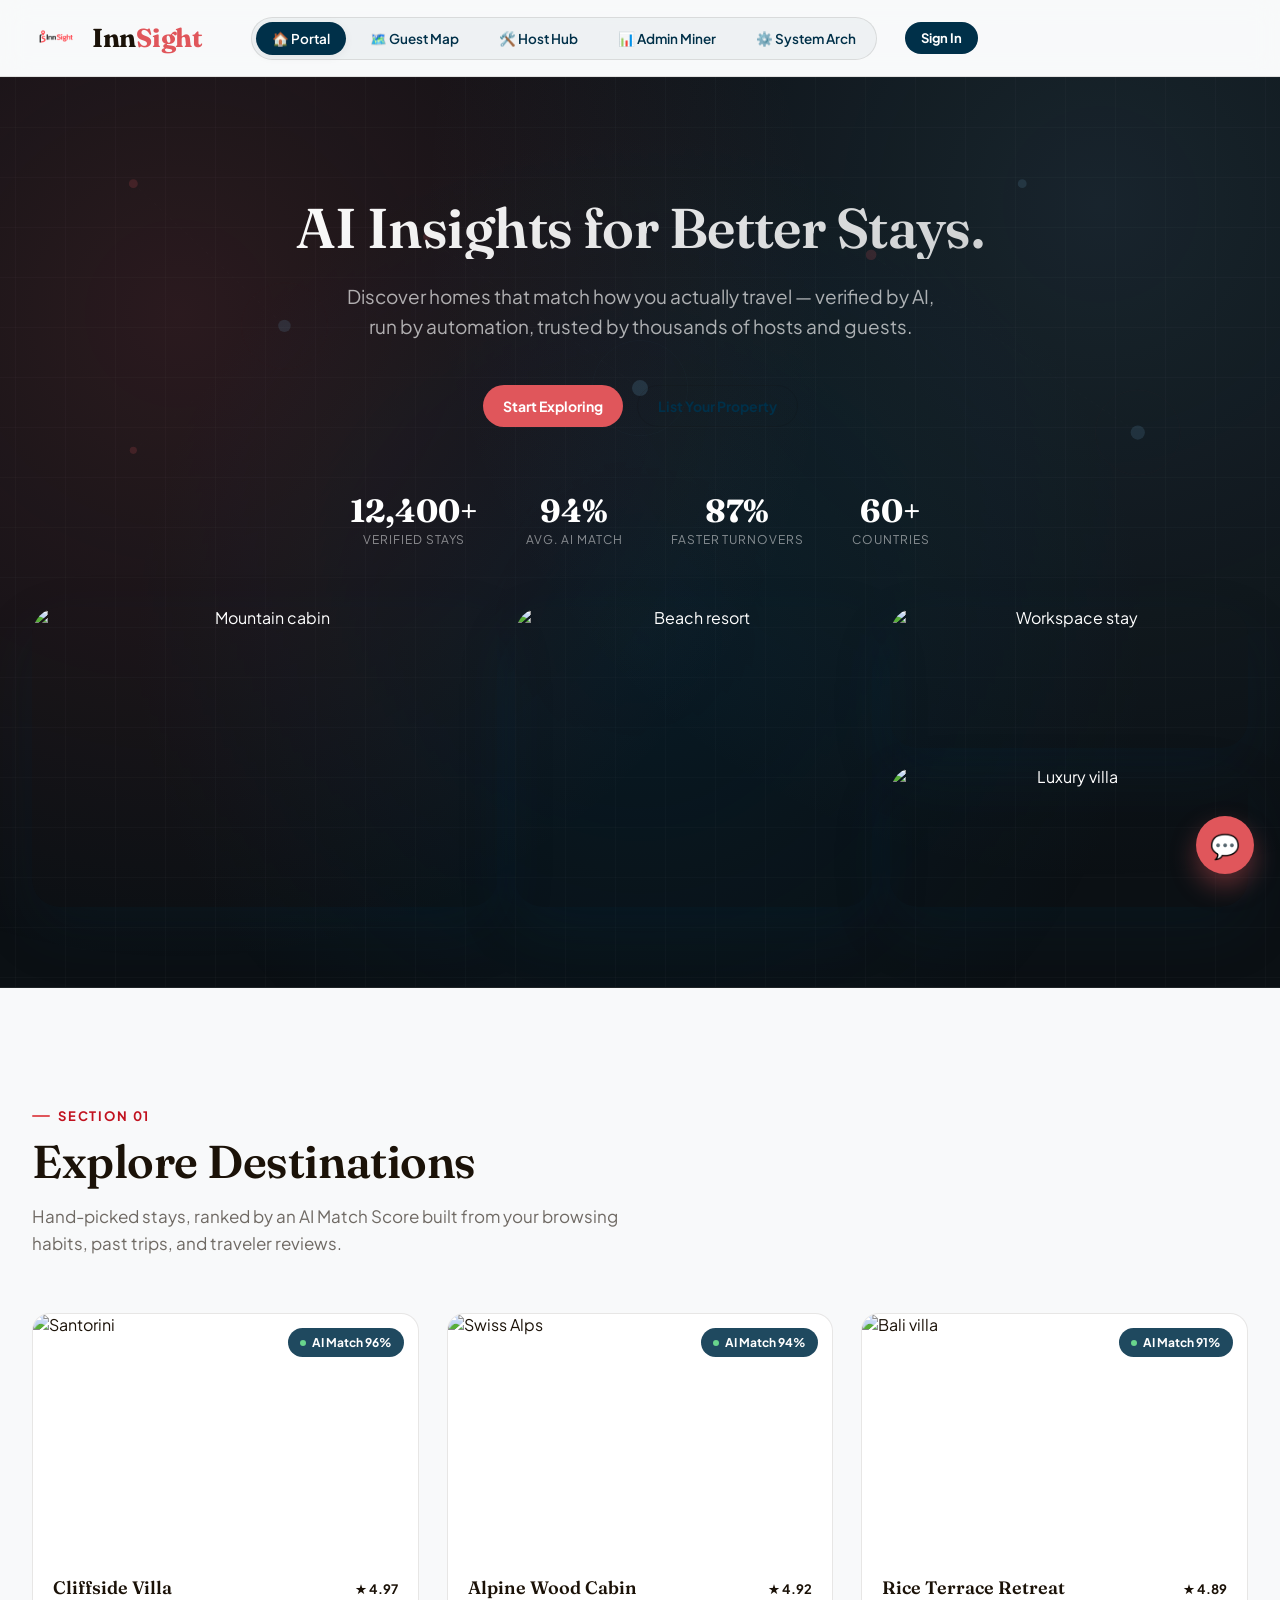
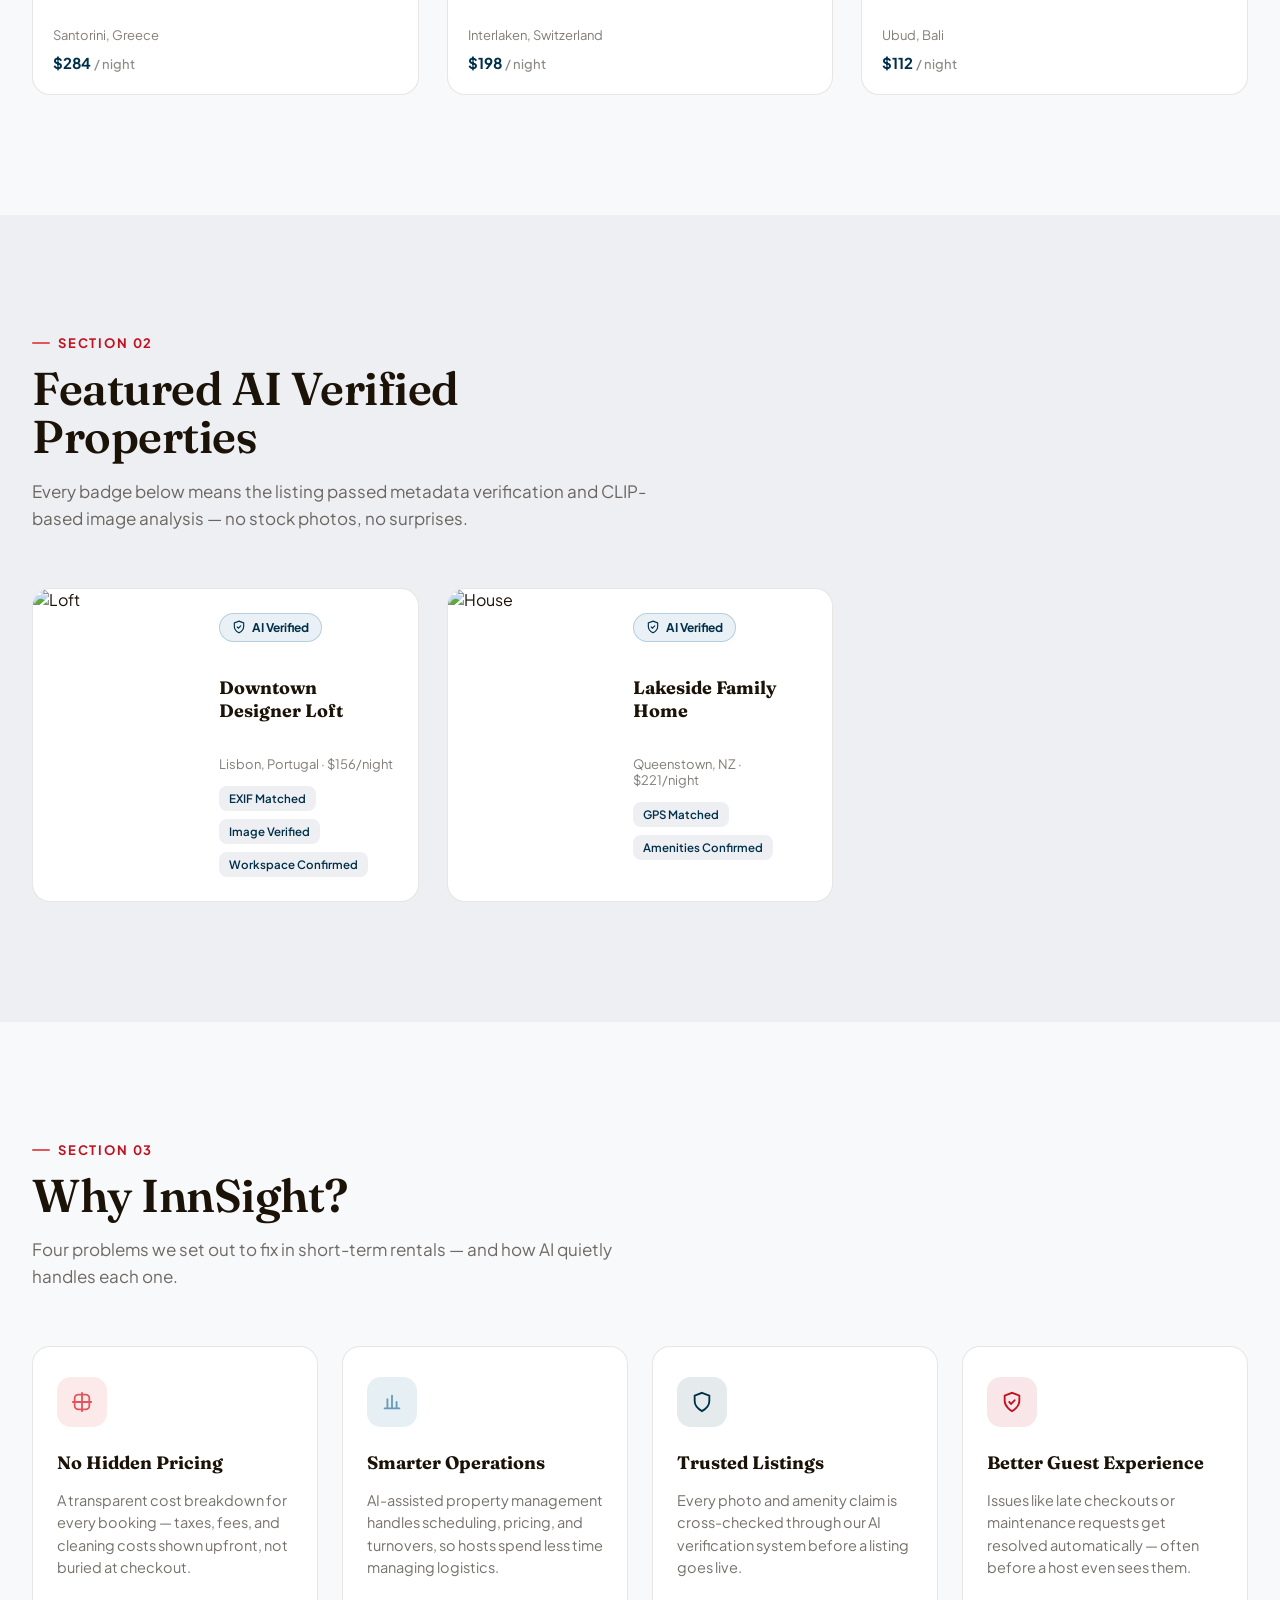
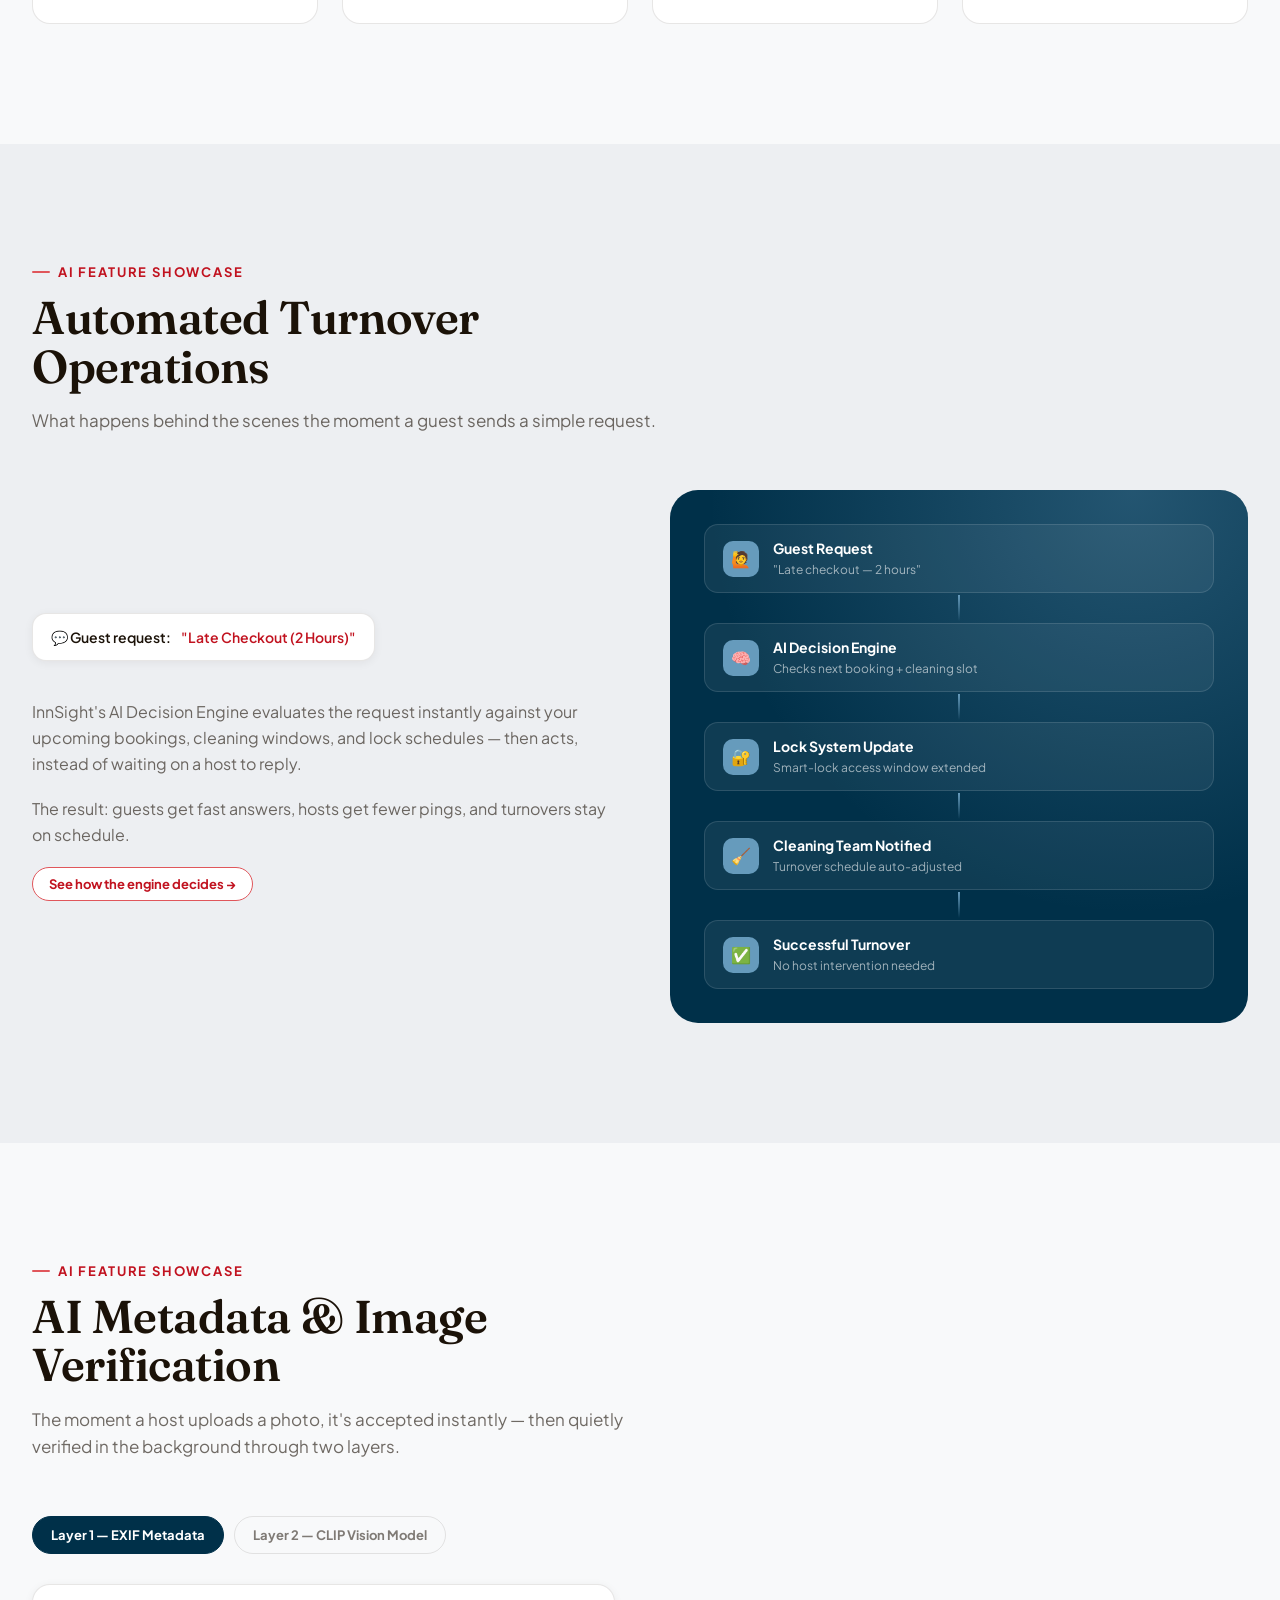
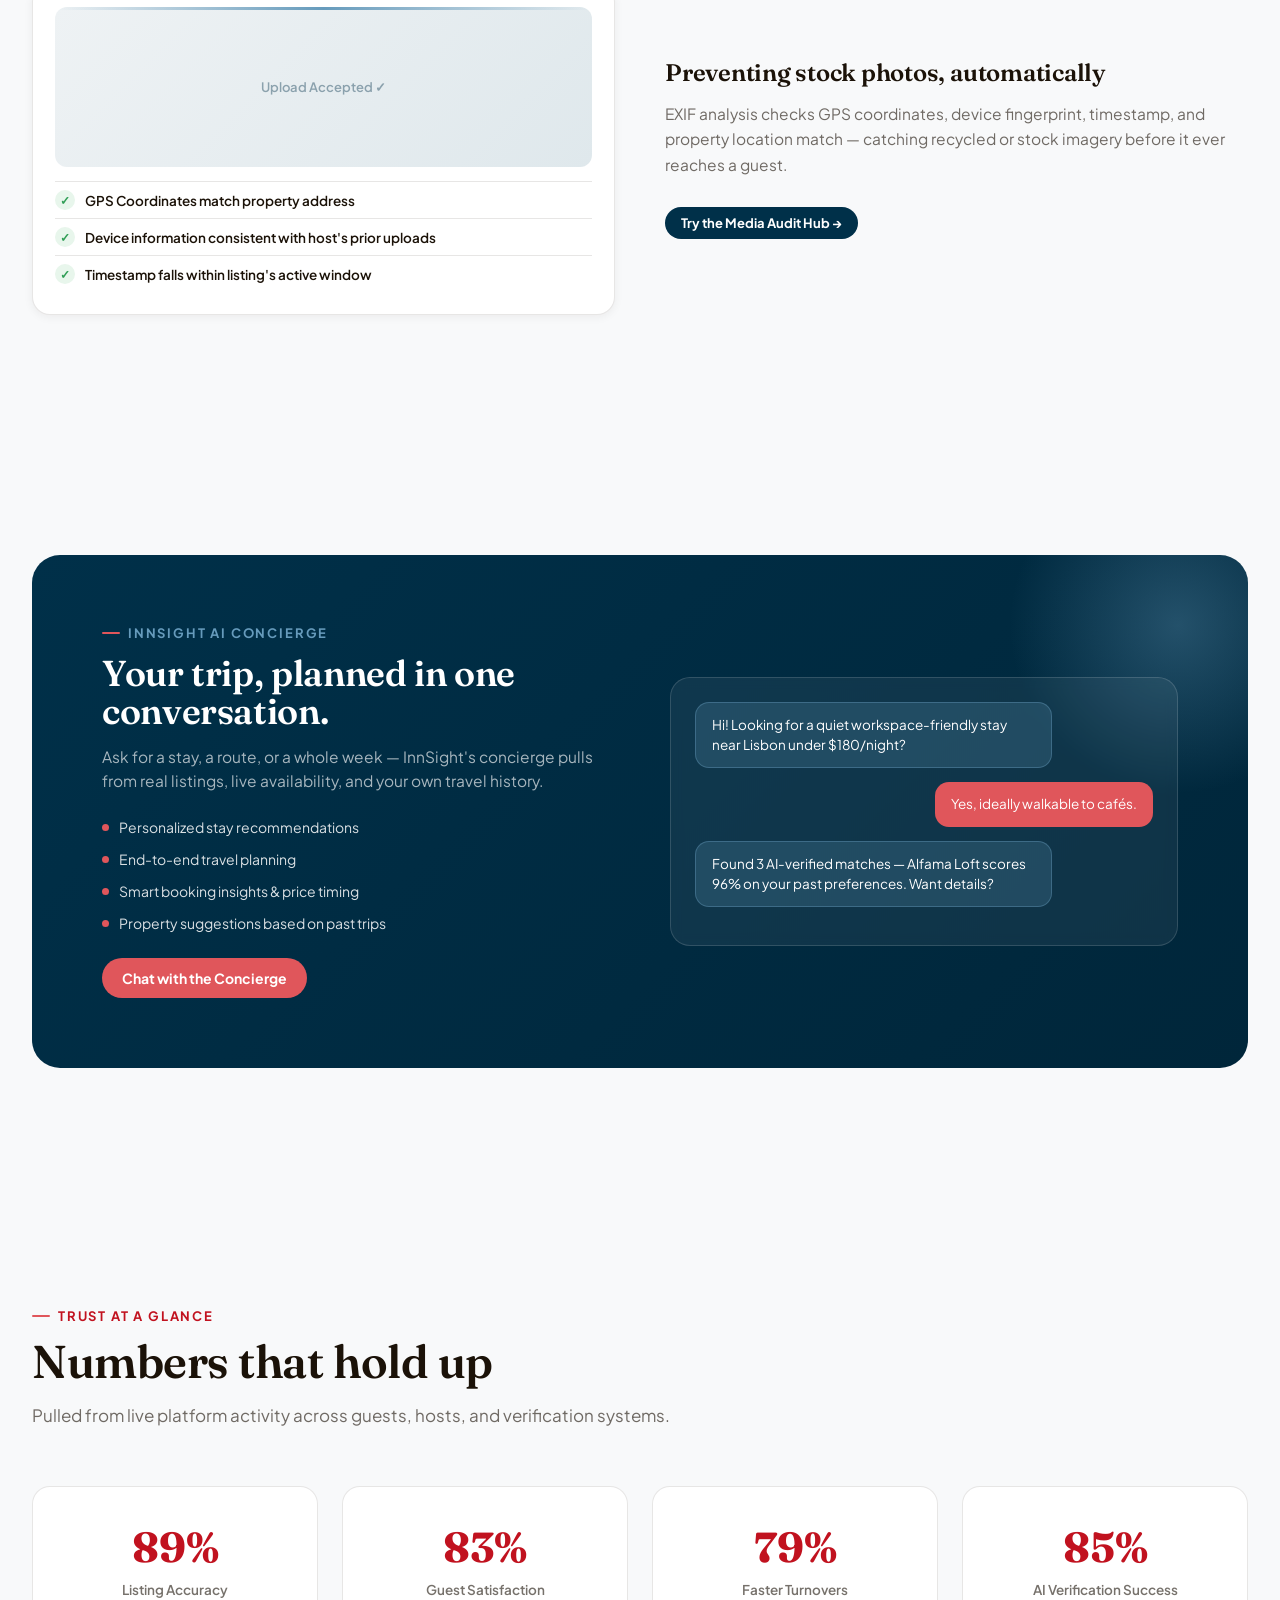
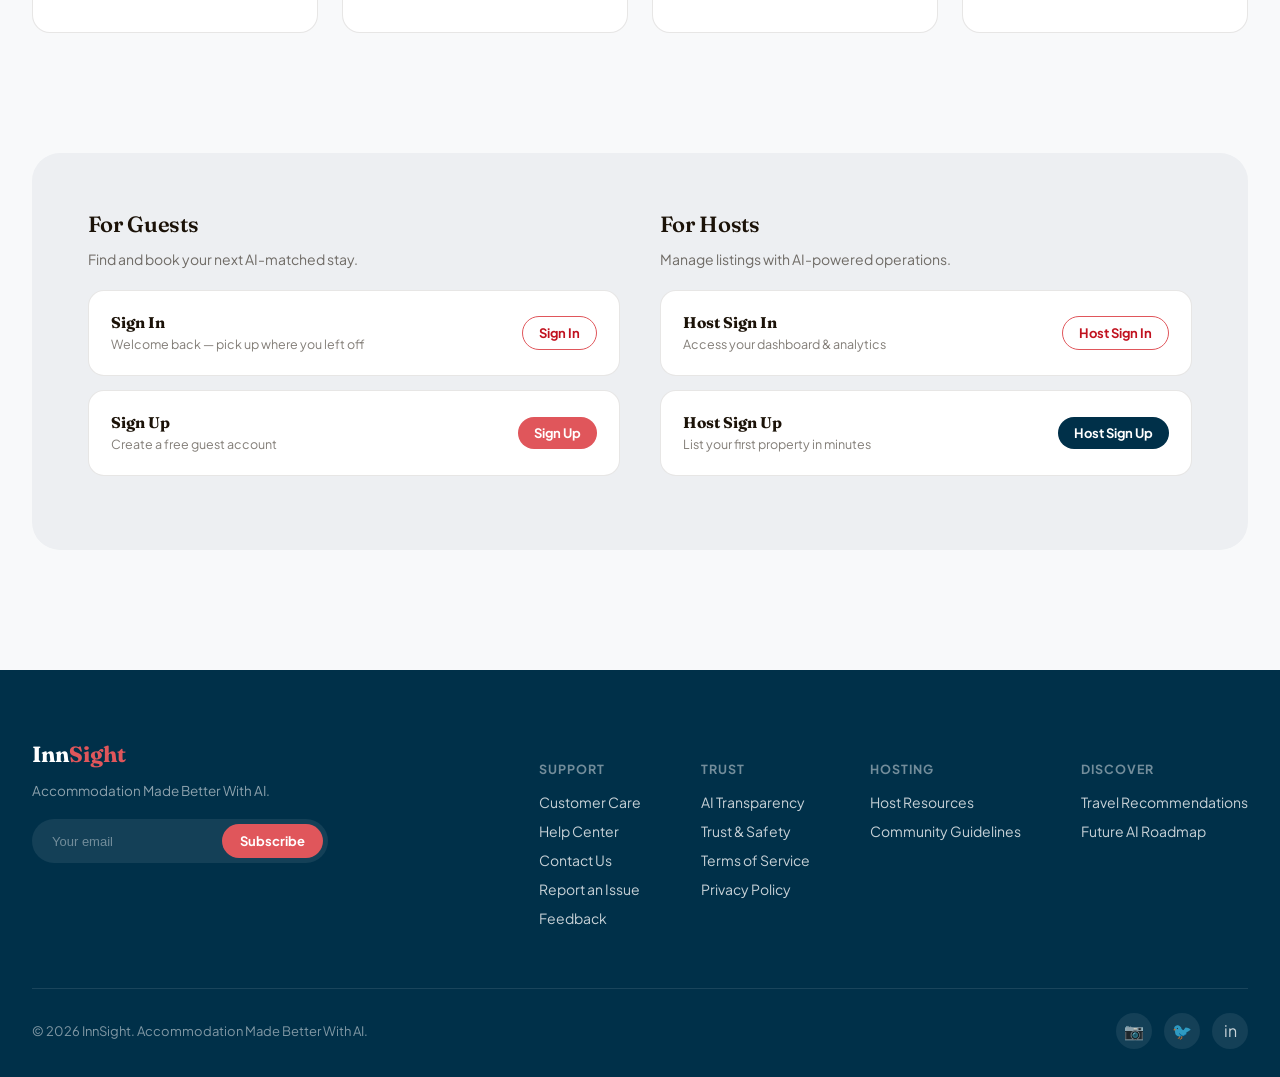
==== index.html @ 3ca8a2bb "Initial commit" ====
<!DOCTYPE html>
<html lang="en">
<head>
<meta charset="UTF-8">
<meta name="viewport" content="width=device-width, initial-scale=1.0">
<title>InnSight — AI Insights for Better Stays</title>
<link rel="icon" href="assets/logo-short.png">
<link rel="preconnect" href="https://fonts.googleapis.com">
<link href="https://fonts.googleapis.com/css2?family=Fraunces:opsz,wght@9..144,500;9..144,600;9..144,700&family=Plus+Jakarta+Sans:wght@400;500;600;700;800&display=swap" rel="stylesheet">
<!-- Leaflet Map CSS/JS CDNs -->
<link rel="stylesheet" href="https://unpkg.com/leaflet@1.9.4/dist/leaflet.css" integrity="sha256-p4NxAoJBhIIN+hmNHrzRCf9tD/miZyoHS5obTRR9BMY=" crossorigin="" />
<script src="https://unpkg.com/leaflet@1.9.4/dist/leaflet.js" integrity="sha256-20nQCchB9co0qIjJZRGuk2/Z9VM+kNiyxNV1lvTlZBo=" crossorigin=""></script>
<link rel="stylesheet" href="assets/styles.css">
</head>
<body>

<!-- ============ NAV ============ -->
<header class="nav">
  <div class="nav-inner">
    <a href="#top" class="brand" onclick="switchView('landing')">
      <img src="assets/logo-short.png" alt="InnSight logo">
      <span class="word"><span class="inn">Inn</span><span class="sight">Sight</span></span>
    </a>

    <!-- Navigation Tabs for Portal Switching -->
    <div class="nav-tabs">
      <button class="btn tab-btn active" id="tab-landing" onclick="switchView('landing')">🏠 Portal</button>
      <button class="btn tab-btn" id="tab-guest" onclick="switchView('guest')">🗺️ Guest Map</button>
      <button class="btn tab-btn" id="tab-host" onclick="switchView('host')">🛠️ Host Hub</button>
      <button class="btn tab-btn" id="tab-admin" onclick="switchView('admin')">📊 Admin Miner</button>
      <button class="btn tab-btn" id="tab-arch" onclick="switchView('arch')">⚙️ System Arch</button>
    </div>

    <div class="nav-actions">
      <!-- Profile Badge / Auth State -->
      <div id="nav-auth-container">
        <button class="btn btn-navy btn-sm" onclick="openAuthModal()">Sign In</button>
      </div>
    </div>
  </div>
</header>

<main id="top">

  <!-- ============ VIEW 1: LANDING PAGE ============ -->
  <div id="view-landing" class="app-view active">
    <!-- ============ HERO ============ -->
    <section class="hero">
      <!-- Creative Background Elements (Inspired by Meuze) -->
      <div class="hero-grid"></div>
      <div class="hero-aura"></div>
      
      <!-- Interactive SVG Bounding Box Node Overlay -->
      <svg class="hero-vector-overlay" viewBox="0 0 1440 600" preserveAspectRatio="none" xmlns="http://www.w3.org/2000/svg">
        <line x1="150" y1="120" x2="320" y2="280" stroke="rgba(255,255,255,0.08)" stroke-width="1" stroke-dasharray="4 4" />
        <line x1="320" y1="280" x2="480" y2="180" stroke="rgba(255,255,255,0.06)" stroke-width="0.75" />
        <line x1="480" y1="180" x2="720" y2="350" stroke="rgba(255,255,255,0.08)" stroke-width="1" stroke-dasharray="8 4" />
        <line x1="720" y1="350" x2="980" y2="200" stroke="rgba(255,255,255,0.06)" stroke-width="0.75" />
        <line x1="980" y1="200" x2="1280" y2="400" stroke="rgba(255,255,255,0.08)" stroke-width="1" stroke-dasharray="4 4" />
        <line x1="150" y1="420" x2="320" y2="280" stroke="rgba(255,255,255,0.06)" stroke-width="0.75" />
        <line x1="980" y1="200" x2="1150" y2="120" stroke="rgba(255,255,255,0.06)" stroke-width="0.75" />
        
        <!-- Node markers representing properties -->
        <circle cx="150" cy="120" r="5" fill="#E0565B" opacity="0.7" />
        <circle cx="320" cy="280" r="7" fill="#669BBC" opacity="0.7" />
        <circle cx="480" cy="180" r="4" fill="#E0565B" opacity="0.7" />
        <circle cx="720" cy="350" r="9" fill="#669BBC" opacity="0.8" />
        <circle cx="980" cy="200" r="6" fill="#E0565B" opacity="0.7" />
        <circle cx="1280" cy="400" r="8" fill="#669BBC" opacity="0.7" />
        <circle cx="150" cy="420" r="4" fill="#E0565B" opacity="0.7" />
        <circle cx="1150" cy="120" r="5" fill="#669BBC" opacity="0.7" />

        <!-- Pulsing scanner circles -->
        <circle cx="720" cy="350" r="25" fill="none" stroke="#669BBC" stroke-width="1" opacity="0.3">
          <animate attributeName="r" values="10;80;10" dur="10s" repeatCount="indefinite" />
          <animate attributeName="opacity" values="0.4;0;0.4" dur="10s" repeatCount="indefinite" />
        </circle>
        <circle cx="320" cy="280" r="20" fill="none" stroke="#E0565B" stroke-width="1" opacity="0.2">
          <animate attributeName="r" values="8;60;8" dur="8s" repeatCount="indefinite" />
          <animate attributeName="opacity" values="0.3;0;0.3" dur="8s" repeatCount="indefinite" />
        </circle>
        <circle cx="1280" cy="400" r="22" fill="none" stroke="#E0565B" stroke-width="1" opacity="0.2">
          <animate attributeName="r" values="9;65;9" dur="9s" repeatCount="indefinite" />
          <animate attributeName="opacity" values="0.3;0;0.3" dur="9s" repeatCount="indefinite" />
        </circle>
      </svg>

      <div class="container hero-content">
        <h1 class="tagline">AI Insights for Better Stays.</h1>
        <p class="sub">Discover homes that match how you actually travel — verified by AI, run by automation, trusted by thousands of hosts and guests.</p>
        <div class="hero-ctas">
          <button class="btn btn-accent" onclick="switchView('guest')">Start Exploring</button>
          <button class="btn btn-ghost" onclick="switchView('host')">List Your Property</button>
        </div>
        <div class="hero-stats">
          <div class="hero-stat"><div class="num">12,400+</div><div class="lbl">Verified Stays</div></div>
          <div class="hero-stat"><div class="num">94%</div><div class="lbl">Avg. AI Match</div></div>
          <div class="hero-stat"><div class="num">87%</div><div class="lbl">Faster Turnovers</div></div>
          <div class="hero-stat"><div class="num">60+</div><div class="lbl">Countries</div></div>
        </div>

        <div class="hero-img-strip reveal in">
          <img class="tall" src="https://images.unsplash.com/photo-1501785888041-af3ef285b470?auto=format&fit=crop&w=900&q=80" alt="Mountain cabin">
          <img src="https://images.unsplash.com/photo-1518684079-3c830dcef090?auto=format&fit=crop&w=700&q=80" alt="Beach resort">
          <div class="strip-col">
            <img src="https://images.unsplash.com/photo-1522708323590-d24dbb6b0267?auto=format&fit=crop&w=600&q=80" alt="Workspace stay">
            <img src="https://images.unsplash.com/photo-1499793983690-e29da59ef1c2?auto=format&fit=crop&w=600&q=80" alt="Luxury villa">
          </div>
        </div>
      </div>
    </section>

    <!-- ============ EXPLORE DESTINATIONS ============ -->
    <section class="section">
      <div class="container">
        <div class="section-head reveal in">
          <span class="eyebrow">Section 01</span>
          <h2>Explore Destinations</h2>
          <p>Hand-picked stays, ranked by an AI Match Score built from your browsing habits, past trips, and traveler reviews.</p>
        </div>

        <div class="grid-3">
          <div class="card reveal in" onclick="quickSelectListing('cliffside')">
            <div class="img-wrap">
              <img src="https://images.unsplash.com/photo-1542314831-068cd1dbfeeb?auto=format&fit=crop&w=700&q=80" alt="Santorini">
              <div class="match-badge"><span class="dot"></span>AI Match 96%</div>
            </div>
            <div class="body">
              <div class="top-row"><h4>Cliffside Villa</h4><span class="rating">★ 4.97</span></div>
              <div class="loc">Santorini, Greece</div>
              <div class="price">$284 <span>/ night</span></div>
            </div>
          </div>

          <div class="card reveal in" onclick="quickSelectListing('alpine')">
            <div class="img-wrap">
              <img src="https://images.unsplash.com/photo-1505691938895-1758d7feb511?auto=format&fit=crop&w=700&q=80" alt="Swiss Alps">
              <div class="match-badge"><span class="dot"></span>AI Match 94%</div>
            </div>
            <div class="body">
              <div class="top-row"><h4>Alpine Wood Cabin</h4><span class="rating">★ 4.92</span></div>
              <div class="loc">Interlaken, Switzerland</div>
              <div class="price">$198 <span>/ night</span></div>
            </div>
          </div>

          <div class="card reveal in" onclick="quickSelectListing('rice-terrace')">
            <div class="img-wrap">
              <img src="https://images.unsplash.com/photo-1582719478250-c89cae4dc85b?auto=format&fit=crop&w=700&q=80" alt="Bali villa">
              <div class="match-badge"><span class="dot"></span>AI Match 91%</div>
            </div>
            <div class="body">
              <div class="top-row"><h4>Rice Terrace Retreat</h4><span class="rating">★ 4.89</span></div>
              <div class="loc">Ubud, Bali</div>
              <div class="price">$112 <span>/ night</span></div>
            </div>
          </div>
        </div>
      </div>
    </section>

    <!-- ============ FEATURED AI VERIFIED ============ -->
    <section class="section" style="background:var(--bg-soft);">
      <div class="container">
        <div class="section-head reveal in">
          <span class="eyebrow">Section 02</span>
          <h2>Featured AI Verified Properties</h2>
          <p>Every badge below means the listing passed metadata verification and CLIP-based image analysis — no stock photos, no surprises.</p>
        </div>

        <div class="grid-3">
          <div class="verified-card reveal in" onclick="quickSelectListing('lisbon-loft')">
            <div class="img-wrap"><img src="https://images.unsplash.com/photo-1505873242700-f289a29e1e0f?auto=format&fit=crop&w=700&q=80" alt="Loft"></div>
            <div class="content">
              <span class="ai-verified-pill">
                <svg viewBox="0 0 24 24" fill="none"><path d="M12 2l8 3v6c0 5-3.5 8.5-8 11-4.5-2.5-8-6-8-11V5l8-3z" stroke="currentColor" stroke-width="2"/><path d="M9 12l2 2 4-4" stroke="currentColor" stroke-width="2" stroke-linecap="round"/></svg>
                AI Verified
              </span>
              <h4 style="font-family:'Fraunces',serif;font-size:18px;">Downtown Designer Loft</h4>
              <div class="loc" style="color:rgba(27,18,8,.55);font-size:13px;">Lisbon, Portugal · $156/night</div>
              <div class="verified-tags"><span>EXIF Matched</span><span>Image Verified</span><span>Workspace Confirmed</span></div>
            </div>
          </div>

          <div class="verified-card reveal in">
            <div class="img-wrap"><img src="https://images.unsplash.com/photo-1568605114967-8130f3a36994?auto=format&fit=crop&w=700&q=80" alt="House"></div>
            <div class="content">
              <span class="ai-verified-pill">
                <svg viewBox="0 0 24 24" fill="none"><path d="M12 2l8 3v6c0 5-3.5 8.5-8 11-4.5-2.5-8-6-8-11V5l8-3z" stroke="currentColor" stroke-width="2"/><path d="M9 12l2 2 4-4" stroke="currentColor" stroke-width="2" stroke-linecap="round"/></svg>
                AI Verified
              </span>
              <h4 style="font-family:'Fraunces',serif;font-size:18px;">Lakeside Family Home</h4>
              <div class="loc" style="color:rgba(27,18,8,.55);font-size:13px;">Queenstown, NZ · $221/night</div>
              <div class="verified-tags"><span>GPS Matched</span><span>Amenities Confirmed</span></div>
            </div>
          </div>
        </div>
      </div>
    </section>

    <!-- ============ WHY INNSIGHT ============ -->
    <section class="section">
      <div class="container">
        <div class="section-head reveal in">
          <span class="eyebrow">Section 03</span>
          <h2>Why InnSight?</h2>
          <p>Four problems we set out to fix in short-term rentals — and how AI quietly handles each one.</p>
        </div>

        <div class="why-grid">
          <div class="why-card reveal in">
            <div class="why-icon" style="background:rgba(224,86,91,0.12);">
              <svg width="22" height="22" viewBox="0 0 24 24" fill="none"><path d="M12 2v20M2 12h20" stroke="#E0565B" stroke-width="2" stroke-linecap="round"/><rect x="4" y="4" width="16" height="16" rx="4" stroke="#E0565B" stroke-width="2"/></svg>
            </div>
            <h4>No Hidden Pricing</h4>
            <p>A transparent cost breakdown for every booking — taxes, fees, and cleaning costs shown upfront, not buried at checkout.</p>
          </div>
          <div class="why-card reveal in">
            <div class="why-icon" style="background:rgba(102,155,188,0.16);">
              <svg width="22" height="22" viewBox="0 0 24 24" fill="none"><path d="M4 19h16M7 19V9m5 10V5m5 14v-7" stroke="#669BBC" stroke-width="2" stroke-linecap="round"/></svg>
            </div>
            <h4>Smarter Operations</h4>
            <p>AI-assisted property management handles scheduling, pricing, and turnovers, so hosts spend less time managing logistics.</p>
          </div>
          <div class="why-card reveal in">
            <div class="why-icon" style="background:rgba(0,48,73,0.10);">
              <svg width="22" height="22" viewBox="0 0 24 24" fill="none"><path d="M12 2l8 3v6c0 5-3.5 8.5-8 11-4.5-2.5-8-6-8-11V5l8-3z" stroke="#003049" stroke-width="2"/></svg>
            </div>
            <h4>Trusted Listings</h4>
            <p>Every photo and amenity claim is cross-checked through our AI verification system before a listing goes live.</p>
          </div>
          <div class="why-card reveal in">
            <div class="why-icon" style="background:rgba(193,18,31,0.10);">
              <svg width="22" height="22" viewBox="0 0 24 24" fill="none"><path d="M12 22s8-4.5 8-11V5l-8-3-8 3v6c0 6.5 8 11 8 11z" stroke="#C1121F" stroke-width="2"/><path d="M9 12l2 2 4-4" stroke="#C1121F" stroke-width="2" stroke-linecap="round"/></svg>
            </div>
            <h4>Better Guest Experience</h4>
            <p>Issues like late checkouts or maintenance requests get resolved automatically — often before a host even sees them.</p>
          </div>
        </div>
      </div>
    </section>

    <!-- ============ AI FEATURE: AUTOMATED TURNOVER ============ -->
    <section class="section" style="background:var(--bg-soft);">
      <div class="container">
        <div class="section-head reveal in">
          <span class="eyebrow">AI Feature Showcase</span>
          <h2>Automated Turnover Operations</h2>
          <p>What happens behind the scenes the moment a guest sends a simple request.</p>
        </div>

        <div class="feature-block">
          <div class="feature-copy reveal in">
            <div class="scenario-bubble">💬 Guest request: <span class="quote">"Late Checkout (2 Hours)"</span></div>
            <p>InnSight's AI Decision Engine evaluates the request instantly against your upcoming bookings, cleaning windows, and lock schedules — then acts, instead of waiting on a host to reply.</p>
            <p>The result: guests get fast answers, hosts get fewer pings, and turnovers stay on schedule.</p>
            <button class="btn btn-outline-accent btn-sm" onclick="switchView('guest')">See how the engine decides →</button>
          </div>

          <div class="flow reveal in">
            <div class="flow-step">
              <div class="ic">🙋</div>
              <div class="txt"><b>Guest Request</b><span>"Late checkout — 2 hours"</span></div>
            </div>
            <div class="flow-arrow"></div>
            <div class="flow-step">
              <div class="ic">🧠</div>
              <div class="txt"><b>AI Decision Engine</b><span>Checks next booking + cleaning slot</span></div>
            </div>
            <div class="flow-arrow"></div>
            <div class="flow-step">
              <div class="ic">🔐</div>
              <div class="txt"><b>Lock System Update</b><span>Smart-lock access window extended</span></div>
            </div>
            <div class="flow-arrow"></div>
            <div class="flow-step">
              <div class="ic">🧹</div>
              <div class="txt"><b>Cleaning Team Notified</b><span>Turnover schedule auto-adjusted</span></div>
            </div>
            <div class="flow-arrow"></div>
            <div class="flow-step">
              <div class="ic">✅</div>
              <div class="txt"><b>Successful Turnover</b><span>No host intervention needed</span></div>
            </div>
          </div>
        </div>
      </div>
    </section>

    <!-- ============ AI FEATURE: VERIFICATION ============ -->
    <section class="section">
      <div class="container">
        <div class="section-head reveal in">
          <span class="eyebrow">AI Feature Showcase</span>
          <h2>AI Metadata &amp; Image Verification</h2>
          <p>The moment a host uploads a photo, it's accepted instantly — then quietly verified in the background through two layers.</p>
        </div>

        <div class="verify-tabs reveal in">
          <button class="vtab active" data-target="layer1">Layer 1 — EXIF Metadata</button>
          <button class="vtab" data-target="layer2">Layer 2 — CLIP Vision Model</button>
        </div>

        <div class="verify-panel active" id="layer1">
          <div class="upload-mock reveal in">
            <div class="imgph"><div class="scan-line"></div>Upload Accepted ✓</div>
            <div class="check-row"><span class="tick">✓</span> GPS Coordinates match property address</div>
            <div class="check-row"><span class="tick">✓</span> Device information consistent with host's prior uploads</div>
            <div class="check-row"><span class="tick">✓</span> Timestamp falls within listing's active window</div>
          </div>
          <div class="reveal in">
            <h3 style="font-family:'Fraunces',serif;font-size:24px;margin-bottom:12px;">Preventing stock photos, automatically</h3>
            <p style="color:rgba(27,18,8,.62);line-height:1.65;font-size:15.5px;">EXIF analysis checks GPS coordinates, device fingerprint, timestamp, and property location match — catching recycled or stock imagery before it ever reaches a guest.</p>
            <button class="btn btn-navy btn-sm" style="margin-top:14px;" onclick="switchView('host')">Try the Media Audit Hub →</button>
          </div>
        </div>

        <div class="verify-panel" id="layer2">
          <div class="upload-mock reveal in">
            <div class="imgph"><div class="scan-line"></div>Scanning image contents…</div>
            <div class="check-row"><span class="tick">✓</span> Bed detected</div>
            <div class="check-row"><span class="tick">✓</span> Kitchen &amp; amenities detected</div>
            <div class="check-row" style="border-top:none;color:var(--accent-deep);"><span class="tick" style="background:#FBE3E1;color:#C1121F;">!</span> "Dedicated workspace" claimed — no desk detected</div>
            <div class="flag-row">⚠ Listing flagged for host review: amenity mismatch found.</div>
          </div>
          <div class="reveal in">
            <h3 style="font-family:'Fraunces',serif;font-size:24px;margin-bottom:12px;">Cross-checking host claims against reality</h3>
            <p style="color:rgba(27,18,8,.62);line-height:1.65;font-size:15.5px;">A CLIP-based vision model scans uploaded images for beds, workspaces, routers, kitchens, and amenities — then compares what it sees against what the host claims, flagging mismatches for review.</p>
            <button class="btn btn-navy btn-sm" style="margin-top:14px;" onclick="switchView('host')">Try the Media Audit Hub →</button>
          </div>
        </div>
      </div>
    </section>

    <!-- ============ AI CONCIERGE ============ -->
    <section class="section">
      <div class="container">
        <div class="concierge reveal in">
          <div>
            <span class="eyebrow" style="color:var(--sky);">InnSight AI Concierge</span>
            <h2 style="margin-top:14px;font-size:clamp(26px,3vw,36px);">Your trip, planned in one conversation.</h2>
            <p style="color:rgba(255,255,255,.65);margin-top:14px;font-size:15.5px;line-height:1.6;">Ask for a stay, a route, or a whole week — InnSight's concierge pulls from real listings, live availability, and your own travel history.</p>
            <div class="concierge-feats">
              <div><span class="dotmark"></span> Personalized stay recommendations</div>
              <div><span class="dotmark"></span> End-to-end travel planning</div>
              <div><span class="dotmark"></span> Smart booking insights &amp; price timing</div>
              <div><span class="dotmark"></span> Property suggestions based on past trips</div>
            </div>
            <button class="btn btn-accent" style="margin-top:26px;" onclick="toggleChatWindow(true)">Chat with the Concierge</button>
          </div>
          <div class="chat-mock">
            <div class="chat-row"><div class="bubble ai">Hi! Looking for a quiet workspace-friendly stay near Lisbon under $180/night?</div></div>
            <div class="chat-row user"><div class="bubble user">Yes, ideally walkable to cafés.</div></div>
            <div class="chat-row"><div class="bubble ai">Found 3 AI-verified matches — Alfama Loft scores 96% on your past preferences. Want details?</div></div>
          </div>
        </div>
      </div>
    </section>

    <!-- ============ TRUST METRICS ============ -->
    <section class="section">
      <div class="container">
        <div class="section-head reveal in">
          <span class="eyebrow">Trust at a Glance</span>
          <h2>Numbers that hold up</h2>
          <p>Pulled from live platform activity across guests, hosts, and verification systems.</p>
        </div>
        <div class="metrics-grid">
          <div class="metric reveal in"><div class="big" data-value="98" data-suffix="%">0%</div><div class="lbl">Listing Accuracy</div></div>
          <div class="metric reveal in"><div class="big" data-value="92" data-suffix="%">0%</div><div class="lbl">Guest Satisfaction</div></div>
          <div class="metric reveal in"><div class="big" data-value="87" data-suffix="%">0%</div><div class="lbl">Faster Turnovers</div></div>
          <div class="metric reveal in"><div class="big" data-value="94" data-suffix="%">0%</div><div class="lbl">AI Verification Success</div></div>
        </div>
      </div>
    </section>

    <!-- ============ AUTH SECTION ============ -->
    <section class="section" style="padding-top:0;">
      <div class="container">
        <div class="auth-section reveal in">
          <div class="auth-col">
            <h3>For Guests</h3>
            <p>Find and book your next AI-matched stay.</p>
            <div class="auth-card" onclick="openAuthModal('guest')">
              <div class="l"><b>Sign In</b><span>Welcome back — pick up where you left off</span></div>
              <button class="btn btn-outline-accent btn-sm">Sign In</button>
            </div>
            <div class="auth-card" onclick="openAuthModal('guest')">
              <div class="l"><b>Sign Up</b><span>Create a free guest account</span></div>
              <button class="btn btn-accent btn-sm">Sign Up</button>
            </div>
          </div>
          <div class="auth-col">
            <h3>For Hosts</h3>
            <p>Manage listings with AI-powered operations.</p>
            <div class="auth-card" onclick="openAuthModal('host')">
              <div class="l"><b>Host Sign In</b><span>Access your dashboard &amp; analytics</span></div>
              <button class="btn btn-outline-accent btn-sm">Host Sign In</button>
            </div>
            <div class="auth-card" onclick="openAuthModal('host')">
              <div class="l"><b>Host Sign Up</b><span>List your first property in minutes</span></div>
              <button class="btn btn-navy btn-sm">Host Sign Up</button>
            </div>
          </div>
        </div>
      </div>
    </section>
  </div>


  <!-- ============ VIEW 2: GUEST PORTAL ============ -->
  <div id="view-guest" class="app-view">
    <div class="container" style="padding-top:40px; padding-bottom:80px;">
      <div class="section-head reveal in" style="margin-bottom: 20px;">
        <span class="eyebrow">Guest Portal</span>
        <h2>Upfront Pricing &amp; Spatial Search Engine</h2>
        <p>Pins on the map represent legally binding final costs, calculated dynamically including all local taxes and cleaning fees. Test late checkouts with live bitwise conflict checks.</p>
      </div>
      
      <div class="portal-layout">
        <!-- Interactive Map Block -->
        <div class="map-outer">
          <div class="map-overlay-info">
            <h5>PostGIS Bounding Box Query</h5>
            <div id="spatial-stats" style="font-size:11.5px; color:rgba(27,18,8,0.7);">
              Move map to trigger spatial index search. Computed results display legally binding total upfront pricing.
            </div>
          </div>
          <div id="map" class="map-container"></div>
        </div>
        
        <!-- Detail and Booking Drawer -->
        <div class="detail-drawer" id="guest-detail-drawer">
          <div class="drawer-empty">
            <svg width="64" height="64" viewBox="0 0 24 24" fill="none" stroke="currentColor" stroke-width="1.5">
              <path d="M9 20l-5.447-2.724A1 1 0 013 16.382V5.618a1 1 0 01.553-.894L9 2l6 3 5.447-2.724A1 1 0 0121 3.172v10.764a1 1 0 01-.553.894L15 18l-6 2z"/>
              <path d="M9 2v18M15 5v13M12 9a2 2 0 100-4 2 2 0 000 4z"/>
            </svg>
            <h4>No Stay Selected</h4>
            <p>Click on any interactive map pin (e.g., in Lisbon, Greece, Bali, or Switzerland) to load its absolute pricing sheets and late checkout grids.</p>
          </div>
        </div>
      </div>
    </div>
  </div>


  <!-- ============ VIEW 3: HOST HUB ============ -->
  <div id="view-host" class="app-view">
    <div class="container" style="padding-top:40px; padding-bottom:80px;">
      <div class="section-head reveal in" style="margin-bottom: 20px;">
        <span class="eyebrow">Host Hub</span>
        <h2>Asynchronous AI Truth-Auditing</h2>
        <p>Simulate uploading property photo assets. Instantly returns HTTP 202 Accepted. The background worker evaluates EXIF coordinates and runs zero-shot CLIP tags to catch stock images or missing amenities.</p>
      </div>

      <div class="host-layout">
        <!-- Left: Upload Trigger Panel -->
        <div style="display:flex; flex-direction:column; gap:20px;">
          <div class="upload-zone" id="media-upload-zone" onclick="document.getElementById('mock-file-input').click()">
            <input type="file" id="mock-file-input" style="display:none;" onchange="handleMockFileSelect(event)">
            <svg width="48" height="48" viewBox="0 0 24 24" fill="none" stroke="currentColor" stroke-width="1.5">
              <path d="M4 16l4.586-4.586a2 2 0 012.828 0L16 16m-2-2l1.586-1.586a2 2 0 012.828 0L20 14m-6-6h.01M6 20h12a2 2 0 002-2V6a2 2 0 00-2-2H6a2 2 0 00-2 2v12a2 2 0 002 2z" stroke-linecap="round" stroke-linejoin="round"/>
            </svg>
            <div>
              <h4>Upload Property Media</h4>
              <p style="font-size:12.5px; color:rgba(27,18,8,0.5); margin-top:4px;">Drag &amp; drop photos or browse to trigger background auditing</p>
            </div>
          </div>
          
          <div style="background:#fff; border:1px solid var(--line); border-radius:var(--radius); padding:24px; box-shadow:var(--shadow-sm);">
            <h4 style="font-family:'Fraunces',serif; margin-bottom:8px;">Choose Pre-configured Audits</h4>
            <p style="font-size:12.5px; color:rgba(27,18,8,0.55); margin-bottom:16px;">Trigger simulated background checks directly using real coordinate and image similarity scenarios.</p>
            <div style="display:flex; flex-direction:column; gap:8px;">
              <button class="btn btn-ghost btn-sm" style="justify-content:flex-start; text-align:left; font-size:12px;" onclick="simulateHostUpload('workspace')">
                🖥️ workspace_desk_lisbon.jpg (Valid, Workspace Match)
              </button>
              <button class="btn btn-ghost btn-sm" style="justify-content:flex-start; text-align:left; font-size:12px;" onclick="simulateHostUpload('bedroom')">
                🛏️ cozy_bedroom_no_desk.jpg (Valid GPS, Workspace Mismatch)
              </button>
              <button class="btn btn-ghost btn-sm" style="justify-content:flex-start; text-align:left; font-size:12px;" onclick="simulateHostUpload('stock')">
                🏖️ hawaii_beach_stock.jpg (Invalid GPS, Stock Image Mismatch)
              </button>
            </div>
          </div>
        </div>
        
        <!-- Right: Background Worker Logs & Results -->
        <div class="audit-panel" id="host-audit-panel">
          <div class="drawer-empty" id="host-audit-empty">
            <svg width="64" height="64" viewBox="0 0 24 24" fill="none" stroke="currentColor" stroke-width="1.5">
              <circle cx="12" cy="12" r="10"/>
              <path d="M12 6v6l4 2"/>
            </svg>
            <h4>Audit Worker Console Idle</h4>
            <p>Upload a listing photo or trigger one of the pre-configured audits on the left to watch the Celery queue extract metadata and run CLIP classification.</p>
          </div>
        </div>
      </div>
    </div>
  </div>


  <!-- ============ VIEW 4: ADMIN CONSOLE ============ -->
  <div id="view-admin" class="app-view">
    <div class="container" style="padding-top:40px; padding-bottom:80px;">
      <div class="section-head reveal in" style="margin-bottom: 20px;">
        <span class="eyebrow">Admin Panel</span>
        <h2>Asynchronous Review Mining &amp; Gemini AI Synthesis</h2>
        <p>Scrape unstructured Google Maps reviews using SerpApi, run Google Gemini translation filters to extract objective truths, and save the metadata to the database listing.</p>
      </div>

      <div class="admin-layout">
        <!-- Left: Listing Selection -->
        <div>
          <table class="admin-listings-table">
            <thead>
              <tr>
                <th>Listing</th>
                <th>Location</th>
                <th>AI Status</th>
                <th>Reviews Action</th>
              </tr>
            </thead>
            <tbody id="admin-listings-tbody">
              <!-- Rendered dynamically -->
            </tbody>
          </table>
        </div>
        
        <!-- Right: SerpApi & Gemini Output Panel -->
        <div class="audit-panel" id="admin-synthesis-panel" style="min-height:550px;">
          <div class="drawer-empty" id="admin-synthesis-empty">
            <svg width="64" height="64" viewBox="0 0 24 24" fill="none" stroke="currentColor" stroke-width="1.5">
              <path d="M8 12h.01M12 12h.01M16 12h.01M21 12c0 4.418-4.03 8-9 8a9.863 9.863 0 01-4.255-.949L3 20l1.395-3.72C3.512 15.042 3 13.574 3 12c0-4.418 4.03-8 9-8s9 3.582 9 8z"/>
            </svg>
            <h4>LLM Synthesis Engine Idle</h4>
            <p>Click "Scrape &amp; Synthesize" on any listing on the left to invoke the SerpApi Google reviews collector and process the text arrays using Google Gemini.</p>
          </div>
        </div>
      </div>
    </div>
  </div>


  <!-- ============ VIEW 5: SYSTEM ARCHITECTURE ============ -->
  <div id="view-arch" class="app-view">
    <div class="container" style="padding-top:40px; padding-bottom:80px;">
      <div class="section-head reveal in" style="margin-bottom: 20px;">
        <span class="eyebrow">Developer View</span>
        <h2>System Architecture &amp; Database Schemas</h2>
        <p>Detailed technical specifications of database indexing structures, bitwise scheduling grids, and asynchronous worker sequence diagrams.</p>
      </div>
      
      <div class="arch-card">
        <h3 style="font-family:'Fraunces',serif; margin-bottom:14px;">Database Schema: listings</h3>
        <p style="font-size:14px; color:rgba(27,18,8,0.7); margin-bottom:18px;">
          A listings row uses PostGIS coordinates spatial geometry formatting for bounding index searches, and daily calendars are stored as bitmap bitmask vectors to prevent fractional checkout collision.
        </p>
        <div class="arch-grid">
          <div class="db-schema-box">
            <div class="schema-title">PostgreSQL + PostGIS listings schema</div>
<pre style="margin:0; color:#37474f; overflow-x:auto;">
CREATE TABLE listings (
  id UUID PRIMARY KEY DEFAULT gen_random_uuid(),
  name VARCHAR(255) NOT NULL,
  address VARCHAR(512) NOT NULL,
  -- PostGIS geometry type: 2D Point, WGS84 spatial reference
  location GEOMETRY(Point, 4326) NOT NULL,
  base_rate NUMERIC(10, 2) NOT NULL,
  cleaning_fee NUMERIC(10, 2) NOT NULL,
  tax_rates JSONB NOT NULL, -- Regional tax coefficients array
  -- 24h Availability Bitmap Array Segment (24 bits)
  availability_grid BIT(24) DEFAULT X'FF0F00',
  unverified_amenities VARCHAR(255)[],
  ground_truth_summary JSONB DEFAULT '{}'
);

-- R-Tree Indexing for high-speed spatial point queries
CREATE INDEX listings_location_gix ON listings USING GIST (location);
</pre>
          </div>
          <div class="db-schema-box">
            <div class="schema-title">Fractional Late Checkout bitwise AND check</div>
<pre style="margin:0; color:#37474f; overflow-x:auto;">
-- Input: Requested late checkout extension hours 11:00 to 13:00 (2h)
-- Requested mask:   000000000001100000000000 (0x018000)
-- Cleaner/next reservation block mask: 
--                   000000000000011000000000 (0x006000)

CREATE OR REPLACE FUNCTION verify_extension(
  listing_id UUID, 
  requested_mask BIT(24)
) RETURNS BOOLEAN AS $$
DECLARE
  blocked_slots BIT(24);
BEGIN
  SELECT (availability_grid # X'FFFFFFFF') INTO blocked_slots 
  FROM listings WHERE id = listing_id;
  
  -- Bitwise AND: checks if requested slots overlap with blocked blocks
  IF (requested_mask & blocked_slots) = X'000000' THEN
    RETURN TRUE; -- Free to extend
  ELSE
    RETURN FALSE; -- Conflict exists
  END IF;
END;
$$ LANGUAGE plpgsql;
</pre>
          </div>
        </div>
      </div>
      
      <div class="arch-card">
        <h3 style="font-family:'Fraunces',serif; margin-bottom:14px;">Asynchronous AI Audit Pipelines</h3>
        <p style="font-size:14px; color:rgba(27,18,8,0.7); margin-bottom:18px;">
          When property assets are uploaded, the client receives `HTTP 202 Accepted` to prevent UI thread blocking. Media files are stored in AWS S3, and tracking tasks are queued in Redis for Celery worker processing.
        </p>
        <div class="db-schema-box" style="background:#fff;">
          <div class="schema-title">Zero-Shot Computer Vision Tagging (CLIP Model) &amp; EXIF GPS Audit</div>
          <p style="font-size:13.5px; line-height:1.6; color:rgba(27,18,8,0.85); margin:0 0 14px 0;">
            The zero-shot computer vision worker utilizes a Hugging Face CLIP model to calculate the mathematical Cosine Similarity between the uploaded image vector \(\vec{v}\) and the target amenity text description vector \(\vec{u}\):
          </p>
          <div style="font-size:18px; text-align:center; padding:18px 0; background:var(--bg-soft); border-radius:10px; font-family:monospace; margin-bottom:14px;">
            \[\text{Similarity} = \frac{\vec{v} \cdot \vec{u}}{\|\vec{v}\| \|\vec{u}\|}\]
          </div>
          <p style="font-size:13px; line-height:1.5; color:rgba(27,18,8,0.7); margin:0;">
            <strong>Verification Rules:</strong><br>
            1. If similarity \(&lt; 0.85\) for any amenity claimed by the host (e.g. "dedicated workspace"), the listing is automatically flagged with `unverified_amenities = ['Dedicated Workspace']`. <br>
            2. The EXIF parser extracts embedded coordinate points and cross-references them with the database PostGIS address coordinate geometry point: if distance \(&gt; 100\text{ meters}\), listing verification fails.
          </p>
        </div>
      </div>
    </div>
  </div>

</main>

<!-- ============ FOOTER ============ -->
<footer>
  <div class="container">
    <div class="footer-top">
      <div class="footer-brand">
        <span class="word"><span class="inn" style="color:#fff;">Inn</span><span class="sight">Sight</span></span>
        <p>Accommodation Made Better With AI.</p>
        <form class="newsletter" onsubmit="event.preventDefault(); alert('Subscribed!');">
          <input type="email" placeholder="Your email" required>
          <button type="submit">Subscribe</button>
        </form>
      </div>

      <div class="footer-cols">
        <div class="footer-col">
          <h5>Support</h5>
          <a href="#">Customer Care</a>
          <a href="#">Help Center</a>
          <a href="#">Contact Us</a>
          <a href="#">Report an Issue</a>
          <a href="#">Feedback</a>
        </div>
        <div class="footer-col">
          <h5>Trust</h5>
          <a href="#">AI Transparency</a>
          <a href="#">Trust &amp; Safety</a>
          <a href="#">Terms of Service</a>
          <a href="#">Privacy Policy</a>
        </div>
        <div class="footer-col">
          <h5>Hosting</h5>
          <a href="#">Host Resources</a>
          <a href="#">Community Guidelines</a>
        </div>
        <div class="footer-col">
          <h5>Discover</h5>
          <a href="#">Travel Recommendations</a>
          <a href="#">Future AI Roadmap</a>
        </div>
      </div>
    </div>

    <div class="footer-bottom">
      <div class="footer-tagline">© 2026 InnSight. Accommodation Made Better With AI.</div>
      <div class="socials">
        <a href="#" aria-label="Instagram">📷</a>
        <a href="#" aria-label="Twitter">🐦</a>
        <a href="#" aria-label="LinkedIn">in</a>
      </div>
    </div>
  </div>
</footer>

<!-- ============ AUTH MODAL ============ -->
<div id="authModal" class="modal-overlay">
  <div class="modal-card">
    <div class="modal-head">
      <h3>Select User Profile</h3>
      <span class="close-modal" onclick="closeAuthModal()">&times;</span>
    </div>
    <p style="font-size:13px; color:rgba(27,18,8,0.6); margin-bottom:20px;">
      Log in as one of the following pre-configured profiles to explore their respective dashboards.
    </p>
    <div class="form-field">
      <label>Select Profile Role</label>
      <select id="auth-role-select">
        <option value="guest" selected>Guest (Explore Stays &amp; Book)</option>
        <option value="host">Property Host (AI Media Auditing Hub)</option>
        <option value="admin">System Administrator (Reviews &amp; LLM Synthesis)</option>
        <option value="developer">Core Developer (Schemas &amp; Bitwise Math)</option>
      </select>
    </div>
    <div class="form-field">
      <label>User Name</label>
      <input type="text" id="auth-username-input" value="Alex Rivera">
    </div>
    <button class="btn btn-navy" style="width:100%; justify-content:center; margin-top:10px;" onclick="performAuthRedirect()">Confirm Sign In</button>
  </div>
</div>

<!-- ============ AI CHATBOT WIDGET ============ -->
<div class="chat-widget">
  <button id="chatToggle" style="position:fixed;bottom:26px;right:26px;width:58px;height:58px;border-radius:50%;background:var(--accent);color:#fff;box-shadow:0 12px 26px rgba(224,86,91,.4);font-size:24px;z-index:800;">💬</button>
  <div id="chatWindow" style="position:fixed;bottom:96px;right:26px;width:340px;max-height:0;overflow:hidden;background:#fff;border-radius:18px;box-shadow:var(--shadow-lg);z-index:800;transition:max-height .35s ease, padding .35s ease;">
    <!-- Chat content container -->
    <div style="display:flex; flex-direction:column; height:340px;">
      <div style="background:var(--navy); color:#fff; padding:12px 16px; font-weight:700; font-size:14px; border-radius:12px 12px 0 0; display:flex; justify-content:space-between; align-items:center;">
        <span>🤖 InnSight AI Concierge</span>
        <span style="font-size:10px; background:rgba(255,255,255,0.15); padding:2px 6px; border-radius:4px; font-weight:normal;">Gemini Pro</span>
      </div>
      <div id="chatBody" class="chat-body" style="padding:14px; flex:1;">
        <div class="chat-row"><div class="bubble ai" style="background:rgba(102,155,188,0.15); color:var(--ink); border:1px solid rgba(102,155,188,0.3);">Hello! I am your local AI Concierge. Ask me about Wi-Fi speeds, street noise (decibels), walking scores, or cafes neighboring our properties!</div></div>
      </div>
      <div class="chat-input-area" style="padding:10px 14px; border-top:1px solid var(--line);">
        <input type="text" id="chatInput" placeholder="Ask about Lisbon wifi, decibels..." onkeydown="if(event.key==='Enter') sendChatMessage()">
        <button onclick="sendChatMessage()">➔</button>
      </div>
    </div>
  </div>
</div>
<style>
#chatWindow.open{max-height:420px;}
</style>

<!-- Load scripts at the bottom -->
<script src="assets/script.js"></script>
</body>
</html>
---- assets/styles.css ----
/* ===== InnSight Design Tokens ===== */
:root{
  --bg:           #F8F9FA;
  --bg-soft:      #EDEFF2;
  --ink:          #1B1208;
  --accent:       #E0565B;
  --accent-dark:  #C1121F;
  --accent-deep:  #780000;
  --navy:         #003049;
  --sky:          #669BBC;
  --line:         rgba(27,18,8,0.10);
  --shadow-sm:    0 2px 10px rgba(27,18,8,0.06);
  --shadow-md:    0 12px 30px rgba(0,48,73,0.10);
  --shadow-lg:    0 24px 60px rgba(0,48,73,0.16);
  --radius:       18px;
  --radius-lg:    28px;
  --ease:         cubic-bezier(.22,1,.36,1);
}

*{box-sizing:border-box;}
html{scroll-behavior:smooth;}
body{
  margin:0;
  background:var(--bg);
  color:var(--ink);
  font-family:'Plus Jakarta Sans', sans-serif;
  -webkit-font-smoothing:antialiased;
  overflow-x:hidden;
}
img{max-width:100%;display:block;}
a{text-decoration:none;color:inherit;}
button{font-family:inherit;cursor:pointer;border:none;background:none;}
.container{max-width:1280px;margin:0 auto;padding:0 32px;}
.eyebrow{
  font-size:13px;
  font-weight:700;
  letter-spacing:.14em;
  text-transform:uppercase;
  color:var(--accent-dark);
  display:flex;align-items:center;gap:8px;
}
.eyebrow::before{
  content:'';width:18px;height:2px;background:var(--accent);border-radius:2px;
}
h1,h2,h3{
  font-family:'Fraunces', serif;
  font-weight:600;
  letter-spacing:-0.01em;
  margin:0;
  line-height:1.05;
}
.section{padding:120px 0;}
.section-head{max-width:640px;margin-bottom:56px;}
.section-head h2{font-size:clamp(32px,4vw,46px);margin-top:14px;}
.section-head p{font-size:17px;color:rgba(27,18,8,0.62);margin-top:16px;line-height:1.6;}

::selection{background:var(--accent);color:#fff;}

/* ===== Reveal on scroll ===== */
.reveal{opacity:0;transform:translateY(24px);transition:opacity .8s var(--ease), transform .8s var(--ease);}
.reveal.in{opacity:1;transform:translateY(0);}

/* ===== Topbar / Nav ===== */
.nav{
  position:sticky;top:0;z-index:60;
  background:rgba(248,249,250,0.85);
  backdrop-filter:blur(14px);
  border-bottom:1px solid var(--line);
  transition:box-shadow .3s ease, padding .3s ease;
}
.nav.scrolled{box-shadow:0 6px 24px rgba(0,48,73,0.08);}
.nav-inner{
  max-width:1280px;margin:0 auto;padding:14px 32px;
  display:flex;align-items:center;gap:28px;
}
.brand{display:flex;align-items:center;gap:12px;flex-shrink:0;}
.brand img{height:48px;width:48px;object-fit:contain;}
.brand .word{font-family:'Fraunces',serif;font-size:26px;font-weight:700;letter-spacing:-0.01em;}
.brand .word .inn{color:var(--ink);}
.brand .word .sight{color:var(--accent);}

.searchbar{
  flex:1;
  display:flex;align-items:center;
  background:#fff;
  border:1px solid var(--line);
  border-radius:999px;
  box-shadow:var(--shadow-sm);
  padding:6px;
  max-width:640px;
  margin:0 auto;
  transition:box-shadow .3s var(--ease), transform .3s var(--ease);
}
.searchbar:hover{box-shadow:var(--shadow-md);transform:translateY(-1px);}
.search-field{
  flex:1;display:flex;flex-direction:column;padding:8px 18px;
  border-right:1px solid var(--line);
  cursor:pointer; min-width:0;
}
.search-field:last-of-type{border-right:none;}
.search-field label{font-size:11px;font-weight:700;text-transform:uppercase;letter-spacing:.06em;color:var(--navy);}
.search-field input{
  border:none;background:none;font-size:14px;font-family:inherit;color:var(--ink);
  padding:2px 0 0;width:100%;outline:none;
}
.search-field input::placeholder{color:rgba(27,18,8,0.35);}
.search-go{
  flex-shrink:0;width:44px;height:44px;border-radius:50%;
  background:var(--accent);color:#fff;
  display:flex;align-items:center;justify-content:center;
  transition:transform .25s var(--ease), background .25s ease;
}
.search-go:hover{transform:scale(1.06);background:var(--accent-dark);}

.nav-actions{display:flex;align-items:center;gap:10px;flex-shrink:0;}
.btn{
  display:inline-flex;align-items:center;gap:8px;
  padding:11px 20px;border-radius:999px;font-weight:700;font-size:14px;
  transition:transform .22s var(--ease), box-shadow .22s var(--ease), background .22s ease,color .22s ease;
  white-space:nowrap;
}
.btn-ghost{background:transparent;color:var(--navy);border:1.5px solid var(--line);}
.btn-ghost:hover{border-color:var(--navy);background:rgba(0,48,73,0.05);}
.btn-navy{background:var(--navy);color:#fff;}
.btn-navy:hover{transform:translateY(-2px);box-shadow:var(--shadow-md);}
.btn-accent{background:var(--accent);color:#fff;}
.btn-accent:hover{transform:translateY(-2px);box-shadow:0 14px 28px rgba(224,86,91,0.35);background:var(--accent-dark);}
.btn-outline-accent{background:#fff;color:var(--accent-dark);border:1.5px solid var(--accent);}
.btn-outline-accent:hover{background:var(--accent);color:#fff;}
.btn-sm{padding:8px 16px;font-size:13px;}

/* ===== Hero ===== */
.hero {
  position: relative;
  background-color: #0B1014;
  color: #FFFFFF;
  padding: 120px 0 80px;
  text-align: center;
  overflow: hidden;
  border-bottom: 1px solid rgba(255, 255, 255, 0.08);
}
.hero-content {
  position: relative;
  z-index: 10;
}
/* Cyber Grid Overlay */
.hero-grid {
  position: absolute;
  inset: 0;
  background-image: 
    linear-gradient(rgba(255,255,255,0.02) 1px, transparent 1px),
    linear-gradient(90deg, rgba(255,255,255,0.02) 1px, transparent 1px);
  background-size: 50px 50px;
  background-position: center top;
  z-index: 0;
  pointer-events: none;
}
/* Glowing AI Aura Blurs */
.hero-aura {
  position: absolute;
  inset: -10% -10% auto -10%;
  height: 120%;
  background: 
    radial-gradient(circle at 20% 30%, rgba(224, 86, 91, 0.15), transparent 45%),
    radial-gradient(circle at 80% 20%, rgba(102, 155, 188, 0.15), transparent 45%),
    radial-gradient(circle at 50% 60%, rgba(0, 48, 73, 0.3), transparent 50%);
  z-index: 0;
  pointer-events: none;
  animation: heroAuraDrift 20s ease-in-out infinite;
  will-change: transform;
}
@keyframes heroAuraDrift {
  0%, 100% { transform: translate3d(0, 0, 0) scale(1); }
  50% { transform: translate3d(2%, -3%, 0) scale(1.05); }
}

/* Vector node connector overlay */
.hero-vector-overlay {
  position: absolute;
  inset: 0;
  z-index: 1;
  pointer-events: none;
  opacity: 0.25;
}

.hero h1.tagline {
  font-family: 'Fraunces', serif;
  font-size: clamp(34px, 5vw, 56px);
  max-width: 800px;
  margin: 0 auto 22px;
  background: linear-gradient(135deg, #FFFFFF 0%, rgba(255, 255, 255, 0.78) 100%);
  -webkit-background-clip: text;
  -webkit-text-fill-color: transparent;
  line-height: 1.1;
  position: relative;
  z-index: 10;
}
.hero .sub {
  font-size: 19px;
  color: rgba(255, 255, 255, 0.65);
  max-width: 600px;
  margin: 0 auto 44px;
  line-height: 1.6;
  position: relative;
  z-index: 10;
}
.hero-ctas {
  display: flex;
  justify-content: center;
  gap: 14px;
  margin-bottom: 64px;
  flex-wrap: wrap;
  position: relative;
  z-index: 10;
}
.hero-stats {
  display: flex;
  justify-content: center;
  gap: 48px;
  flex-wrap: wrap;
  margin-top: 8px;
  position: relative;
  z-index: 10;
}
.hero-stat {
  text-align: center;
}
.hero-stat .num {
  font-family: 'Fraunces', serif;
  font-size: 32px;
  color: #FFFFFF;
  font-weight: 700;
}
.hero-stat .lbl {
  font-size: 12px;
  text-transform: uppercase;
  letter-spacing: .08em;
  color: rgba(255, 255, 255, 0.5);
  margin-top: 2px;
}

.hero-img-strip{
  display:grid;grid-template-columns:1.3fr 1fr 1fr;gap:18px;
  margin-top:60px;height:300px;
}
.hero-img-strip img{width:100%;height:100%;object-fit:cover;border-radius:var(--radius-lg);box-shadow:var(--shadow-lg);}
.hero-img-strip .tall{height:300px;}
.strip-col{display:flex;flex-direction:column;gap:18px;}
.strip-col img{height:141px;}

/* ===== Destination cards ===== */
.grid-3{display:grid;grid-template-columns:repeat(3,1fr);gap:28px;}
.card{
  background:#fff;border-radius:var(--radius);overflow:hidden;
  border:1px solid var(--line);
  transition:transform .35s var(--ease), box-shadow .35s var(--ease);
  position:relative;
}
.card:hover{transform:translateY(-8px);box-shadow:var(--shadow-lg);}
.card .img-wrap{position:relative;height:220px;overflow:hidden;}
.card .img-wrap img{width:100%;height:100%;object-fit:cover;transition:transform .6s var(--ease);}
.card:hover .img-wrap img{transform:scale(1.08);}
.match-badge{
  position:absolute;top:14px;right:14px;
  background:rgba(0,48,73,0.88);color:#fff;
  font-size:12px;font-weight:700;padding:7px 12px;border-radius:999px;
  display:flex;align-items:center;gap:6px;backdrop-filter:blur(4px);
}
.match-badge .dot{width:6px;height:6px;border-radius:50%;background:#69D58C;box-shadow:0 0 0 0 rgba(105,213,140,.6);animation:pulseDot 1.8s infinite;}
@keyframes pulseDot{0%{box-shadow:0 0 0 0 rgba(105,213,140,.5)}70%{box-shadow:0 0 0 8px rgba(105,213,140,0)}100%{box-shadow:0 0 0 0 rgba(105,213,140,0)}}
.card .body{padding:18px 20px 22px;}
.card .top-row{display:flex;justify-content:space-between;align-items:baseline;margin-bottom:4px;}
.card h4{font-family:'Fraunces',serif;font-size:18px;font-weight:600;}
.card .rating{display:flex;align-items:center;gap:4px;font-size:13px;font-weight:700;}
.card .loc{font-size:13px;color:rgba(27,18,8,0.55);margin-bottom:10px;}
.card .price{font-size:15px;font-weight:700;color:var(--navy);}
.card .price span{font-weight:500;color:rgba(27,18,8,0.5);font-size:13px;}

/* ===== Verified properties ===== */
.verified-card{
  background:#fff;border-radius:var(--radius);border:1px solid var(--line);
  display:flex;gap:0;overflow:hidden;transition:box-shadow .3s ease, transform .3s ease;
}
.verified-card:hover{box-shadow:var(--shadow-md);transform:translateY(-4px);}
.verified-card .img-wrap{width:42%;flex-shrink:0;position:relative;min-height:220px;}
.verified-card .img-wrap img{width:100%;height:100%;object-fit:cover;position:absolute;inset:0;}
.verified-card .content{padding:24px;display:flex;flex-direction:column;gap:10px;flex:1;}
.ai-verified-pill{
  align-self:flex-start;
  display:flex;align-items:center;gap:6px;
  background:rgba(102,155,188,0.14);color:var(--navy);
  font-size:12px;font-weight:700;padding:6px 12px;border-radius:999px;border:1px solid rgba(102,155,188,0.4);
}
.ai-verified-pill svg{width:14px;height:14px;}
.verified-tags{display:flex;gap:8px;flex-wrap:wrap;margin-top:4px;}
.verified-tags span{
  font-size:11.5px;font-weight:600;color:var(--navy);background:var(--bg-soft);
  padding:5px 10px;border-radius:8px;
}

/* ===== Why InnSight ===== */
.why-grid{display:grid;grid-template-columns:repeat(4,1fr);gap:24px;}
.why-card{
  background:#fff;border:1px solid var(--line);border-radius:var(--radius);
  padding:30px 24px;transition:transform .3s var(--ease), box-shadow .3s var(--ease);
}
.why-card:hover{transform:translateY(-6px);box-shadow:var(--shadow-md);border-color:transparent;}
.why-icon{
  width:50px;height:50px;border-radius:14px;display:flex;align-items:center;justify-content:center;
  margin-bottom:18px;
}
.why-card h4{font-family:'Fraunces',serif;font-size:18px;margin-bottom:8px;}
.why-card p{font-size:14.5px;color:rgba(27,18,8,0.6);line-height:1.55;}

/* ===== AI Feature: turnover flow ===== */
.feature-block{display:grid;grid-template-columns:1fr 1fr;gap:60px;align-items:center;}
.feature-block.rev{direction:rtl;}
.feature-block.rev > *{direction:ltr;}
.flow{
  background:var(--navy);border-radius:var(--radius-lg);padding:34px;
  position:relative;overflow:hidden;
}
.flow::after{
  content:'';position:absolute;inset:0;
  background:radial-gradient(circle at 80% 0%, rgba(102,155,188,0.35), transparent 60%);
}
.flow-step{
  position:relative;z-index:1;
  display:flex;align-items:center;gap:14px;
  background:rgba(255,255,255,0.06);border:1px solid rgba(255,255,255,0.12);
  border-radius:14px;padding:14px 18px;color:#fff;margin-bottom:0;
}
.flow-step .ic{
  width:36px;height:36px;border-radius:10px;background:var(--sky);flex-shrink:0;
  display:flex;align-items:center;justify-content:center;
}
.flow-step .txt b{display:block;font-size:14px;}
.flow-step .txt span{font-size:12px;color:rgba(255,255,255,0.6);}
.flow-arrow{
  position:relative;z-index:1;width:2px;height:26px;margin:2px auto;
  background:linear-gradient(to bottom, var(--sky), transparent);
  overflow:hidden;
}
.flow-arrow::after{
  content:'';position:absolute;left:-2px;top:-100%;width:6px;height:40%;
  background:#fff;border-radius:3px;filter:blur(1px);
  animation:flowPulse 2.2s linear infinite;
}
@keyframes flowPulse{0%{top:-40%}100%{top:120%}}
.feature-copy .eyebrow{margin-bottom:14px;}
.feature-copy h3{font-size:clamp(26px,3vw,34px);margin-bottom:16px;}
.feature-copy p{font-size:16px;color:rgba(27,18,8,0.62);line-height:1.65;margin-bottom:18px;}
.scenario-bubble{
  background:#fff;border:1px solid var(--line);border-radius:14px;padding:14px 18px;
  font-size:14px;font-weight:600;display:inline-flex;align-items:center;gap:10px;margin-bottom:22px;
  box-shadow:var(--shadow-sm);
}
.scenario-bubble .quote{color:var(--accent-dark);}

/* ===== Verification layers ===== */
.verify-tabs{display:flex;gap:10px;margin-bottom:30px;}
.vtab{
  padding:10px 18px;border-radius:999px;font-size:13px;font-weight:700;
  border:1.5px solid var(--line);color:rgba(27,18,8,.55);transition:all .25s ease;
}
.vtab.active{background:var(--navy);color:#fff;border-color:var(--navy);}
.verify-panel{display:none;}
.verify-panel.active{display:grid;}
.verify-panel{grid-template-columns:1fr 1fr;gap:50px;align-items:center;}
.upload-mock{
  background:#fff;border:1px solid var(--line);border-radius:var(--radius);padding:22px;box-shadow:var(--shadow-sm);
}
.upload-mock .imgph{
  height:160px;border-radius:12px;background:linear-gradient(135deg,#eef2f4,#dfe8ec);
  display:flex;align-items:center;justify-content:center;color:rgba(0,48,73,.4);font-size:13px;font-weight:600;
  margin-bottom:14px;position:relative;overflow:hidden;
}
.scan-line{
  position:absolute;left:0;top:0;width:100%;height:3px;
  background:linear-gradient(90deg,transparent,var(--sky),transparent);
  animation:scanMove 2.4s ease-in-out infinite;
}
@keyframes scanMove{0%{top:0}50%{top:97%}100%{top:0}}
.check-row{display:flex;align-items:center;gap:10px;font-size:13.5px;font-weight:600;padding:8px 0;border-top:1px solid var(--line);}
.check-row:first-of-type{border-top:none;}
.check-row .tick{
  width:20px;height:20px;border-radius:50%;background:#E8F6EC;color:#2F9E55;
  display:flex;align-items:center;justify-content:center;flex-shrink:0;font-size:12px;
}
.flag-row{background:rgba(193,18,31,0.07);border:1px solid rgba(193,18,31,0.25);border-radius:10px;padding:10px 14px;font-size:13px;color:var(--accent-deep);font-weight:600;margin-top:10px;display:flex;gap:8px;align-items:center;}

/* ===== AI Concierge ===== */
.concierge{
  background:linear-gradient(135deg, var(--navy), #00263a);
  border-radius:var(--radius-lg);
  padding:70px;
  display:grid;grid-template-columns:1fr 1fr;gap:60px;align-items:center;
  color:#fff;position:relative;overflow:hidden;
}
.concierge::before{
  content:'';position:absolute;top:-100px;right:-100px;width:340px;height:340px;border-radius:50%;
  background:radial-gradient(circle, rgba(102,155,188,0.35), transparent 70%);
}
.concierge h2{color:#fff;}
.concierge .section-head p{color:rgba(255,255,255,0.65);}
.chat-mock{
  background:rgba(255,255,255,0.06);border:1px solid rgba(255,255,255,0.14);
  border-radius:20px;padding:24px;backdrop-filter:blur(6px);
}
.chat-row{display:flex;gap:10px;margin-bottom:14px;align-items:flex-start;}
.chat-row.user{justify-content:flex-end;}
.bubble{
  max-width:78%;padding:12px 16px;border-radius:14px;font-size:13.5px;line-height:1.5;
}
.bubble.ai{background:rgba(102,155,188,0.22);border:1px solid rgba(102,155,188,0.4);}
.bubble.user{background:var(--accent);}
.concierge-feats{display:flex;flex-direction:column;gap:14px;margin-top:24px;}
.concierge-feats div{display:flex;gap:10px;align-items:center;font-size:14px;color:rgba(255,255,255,0.85);}
.concierge-feats .dotmark{width:7px;height:7px;border-radius:50%;background:var(--accent);flex-shrink:0;}

/* ===== Trust metrics ===== */
.metrics-grid{display:grid;grid-template-columns:repeat(4,1fr);gap:24px;}
.metric{
  background:#fff;border:1px solid var(--line);border-radius:var(--radius);padding:34px 26px;text-align:center;
  transition:transform .3s ease;
}
.metric:hover{transform:translateY(-6px);}
.metric .big{font-family:'Fraunces',serif;font-size:42px;font-weight:700;color:var(--accent-dark);}
.metric .lbl{margin-top:8px;font-size:13.5px;color:rgba(27,18,8,.6);font-weight:600;}

/* ===== Auth section ===== */
.auth-section{
  background:var(--bg-soft);border-radius:var(--radius-lg);padding:60px 56px;
  display:grid;grid-template-columns:1fr 1fr;gap:40px;
}
.auth-col h3{font-size:22px;margin-bottom:6px;}
.auth-col > p{font-size:14px;color:rgba(27,18,8,.6);margin-bottom:22px;}
.auth-card{
  background:#fff;border:1px solid var(--line);border-radius:16px;padding:22px;
  display:flex;justify-content:space-between;align-items:center;margin-bottom:14px;
  transition:transform .25s ease, box-shadow .25s ease;
}
.auth-card:hover{transform:translateX(4px);box-shadow:var(--shadow-sm);}
.auth-card .l b{display:block;font-size:15.5px;font-family:'Fraunces',serif;}
.auth-card .l span{font-size:12.5px;color:rgba(27,18,8,.55);}
.divider-text{display:flex;align-items:center;gap:10px;font-size:12px;color:rgba(27,18,8,.4);margin:14px 0;}
.divider-text::before,.divider-text::after{content:'';flex:1;height:1px;background:var(--line);}

/* ===== Footer ===== */
footer{background:var(--navy);color:rgba(255,255,255,0.78);padding:70px 0 28px;}
.footer-top{display:flex;justify-content:space-between;gap:40px;flex-wrap:wrap;padding-bottom:50px;border-bottom:1px solid rgba(255,255,255,0.1);}
.footer-brand{max-width:300px;}
.footer-brand .word{color:#fff;font-family:'Fraunces',serif;font-size:22px;font-weight:700;}
.footer-brand .word .sight{color:var(--accent);}
.footer-brand p{font-size:13.5px;color:rgba(255,255,255,0.55);margin-top:12px;line-height:1.6;}
.newsletter{display:flex;margin-top:18px;background:rgba(255,255,255,0.08);border-radius:999px;padding:5px 5px 5px 18px;}
.newsletter input{background:none;border:none;outline:none;color:#fff;font-size:13px;flex:1;min-width:0;}
.newsletter input::placeholder{color:rgba(255,255,255,0.4);}
.newsletter button{background:var(--accent);color:#fff;border-radius:999px;padding:9px 18px;font-size:13px;font-weight:700;}
.footer-cols{display:flex;gap:60px;flex-wrap:wrap;}
.footer-col h5{font-size:12.5px;text-transform:uppercase;letter-spacing:.08em;color:rgba(255,255,255,0.45);margin-bottom:16px;}
.footer-col a{display:block;font-size:14px;color:rgba(255,255,255,0.78);margin-bottom:11px;transition:color .2s;}
.footer-col a:hover{color:var(--sky);}
.footer-bottom{display:flex;justify-content:space-between;align-items:center;padding-top:24px;flex-wrap:wrap;gap:14px;}
.socials{display:flex;gap:12px;}
.socials a{width:36px;height:36px;border-radius:50%;background:rgba(255,255,255,0.08);display:flex;align-items:center;justify-content:center;transition:background .2s;}
.socials a:hover{background:var(--accent);}
.footer-tagline{font-size:13px;color:rgba(255,255,255,0.5);}

/* ===== Responsive ===== */
@media (max-width:1024px){
  .grid-3{grid-template-columns:1fr 1fr;}
  .why-grid{grid-template-columns:1fr 1fr;}
  .metrics-grid{grid-template-columns:1fr 1fr;}
  .feature-block{grid-template-columns:1fr;gap:36px;}
  .feature-block.rev{direction:ltr;}
  .concierge{grid-template-columns:1fr;padding:44px;}
  .auth-section{grid-template-columns:1fr;padding:40px 28px;}
  .verify-panel{grid-template-columns:1fr;}
  .hero-img-strip{grid-template-columns:1fr 1fr;}
}
@media (max-width:760px){
  .container{padding:0 20px;}
  .nav-inner{flex-wrap:wrap;}
  .searchbar{order:3;width:100%;flex-direction:column;align-items:stretch;}
  .search-field{border-right:none;border-bottom:1px solid var(--line);}
  .grid-3{grid-template-columns:1fr;}
  .why-grid{grid-template-columns:1fr;}
  .metrics-grid{grid-template-columns:1fr 1fr;}
  .verified-card{flex-direction:column;}
  .verified-card .img-wrap{width:100%;}
  .section{padding:80px 0;}
  .hero-img-strip{grid-template-columns:1fr;height:auto;}
  .strip-col{flex-direction:row;}
  .footer-top{flex-direction:column;}
}

/* ===== Dashboard Selector Tabs ===== */
.nav-tabs {
  display: flex;
  gap: 8px;
  margin-left: 20px;
  background: rgba(0, 48, 73, 0.04);
  padding: 4px;
  border-radius: 999px;
  border: 1px solid var(--line);
}
.tab-btn {
  padding: 8px 16px;
  border-radius: 999px;
  font-size: 13.5px;
  font-weight: 600;
  color: var(--navy);
  transition: all 0.25s var(--ease);
  display: flex;
  align-items: center;
  gap: 6px;
}
.tab-btn:hover {
  background: rgba(0, 48, 73, 0.05);
}
.tab-btn.active {
  background: var(--navy);
  color: #fff;
  box-shadow: var(--shadow-sm);
}

/* ===== View Section Display ===== */
.app-view {
  display: none;
  animation: fadeIn 0.4s var(--ease);
}
.app-view.active {
  display: block;
}
@keyframes fadeIn {
  from { opacity: 0; transform: translateY(10px); }
  to { opacity: 1; transform: translateY(0); }
}

/* ===== Guest Portal Map Split Layout ===== */
.portal-layout {
  display: grid;
  grid-template-columns: 1.1fr 0.9fr;
  gap: 28px;
  margin-top: 30px;
}
.map-outer {
  position: relative;
  background: #fff;
  border-radius: var(--radius-lg);
  border: 1px solid var(--line);
  box-shadow: var(--shadow-md);
  overflow: hidden;
  height: 640px;
  display: flex;
  flex-direction: column;
}
.map-container {
  flex: 1;
  width: 100%;
  height: 100%;
}
.map-overlay-info {
  position: absolute;
  top: 16px;
  left: 16px;
  z-index: 1000;
  background: rgba(255, 255, 255, 0.92);
  backdrop-filter: blur(8px);
  border: 1px solid var(--line);
  border-radius: 12px;
  padding: 10px 14px;
  max-width: 280px;
  box-shadow: var(--shadow-sm);
  font-size: 12.5px;
  line-height: 1.45;
}
.map-overlay-info h5 {
  margin: 0 0 4px;
  font-family: 'Fraunces', serif;
  font-size: 14px;
  color: var(--navy);
}

/* Leaflet Overrides */
.leaflet-popup-content-wrapper {
  border-radius: 14px !important;
  box-shadow: var(--shadow-md) !important;
  padding: 4px !important;
}
.leaflet-popup-content {
  margin: 12px 14px !important;
  line-height: 1.4 !important;
  font-family: 'Plus Jakarta Sans', sans-serif;
}
.map-pop-title {
  font-family: 'Fraunces', serif;
  font-weight: 700;
  font-size: 14.5px;
  margin-bottom: 4px;
}
.map-pop-price {
  font-weight: 700;
  color: var(--accent-dark);
}

/* ===== Side Panel Details Drawer ===== */
.detail-drawer {
  background: #fff;
  border: 1px solid var(--line);
  border-radius: var(--radius-lg);
  padding: 30px;
  box-shadow: var(--shadow-md);
  height: 640px;
  overflow-y: auto;
  display: flex;
  flex-direction: column;
  gap: 22px;
  position: relative;
}
.drawer-empty {
  display: flex;
  flex-direction: column;
  align-items: center;
  justify-content: center;
  height: 100%;
  color: rgba(27,18,8,0.4);
  text-align: center;
  padding: 0 20px;
}
.drawer-empty svg {
  margin-bottom: 16px;
  opacity: 0.5;
}

/* ===== Upfront Pricing Calculation Card ===== */
.calc-card {
  background: var(--bg-soft);
  border-radius: 16px;
  padding: 20px;
  border: 1px solid rgba(27,18,8,0.06);
}
.calc-row {
  display: flex;
  justify-content: space-between;
  margin-bottom: 8px;
  font-size: 14px;
}
.calc-row.total {
  border-top: 1.5px dashed var(--line);
  margin-top: 12px;
  padding-top: 12px;
  font-size: 17px;
  font-weight: 800;
  color: var(--navy);
}
.tax-breakdown {
  font-size: 12.5px;
  color: rgba(27,18,8,0.55);
  margin-left: 10px;
  list-style-type: square;
  padding-left: 14px;
}

/* ===== Hourly Bitmap Grid Visualizer ===== */
.bitmap-container {
  background: var(--navy);
  border-radius: 16px;
  padding: 20px;
  color: #fff;
}
.bitmap-header {
  display: flex;
  justify-content: space-between;
  align-items: center;
  margin-bottom: 12px;
}
.bitmap-title {
  font-size: 13.5px;
  font-weight: 700;
  letter-spacing: 0.05em;
  text-transform: uppercase;
}
.bitmap-grid {
  display: grid;
  grid-template-columns: repeat(24, 1fr);
  gap: 3px;
  margin-bottom: 12px;
}
.bitmap-block {
  height: 28px;
  border-radius: 4px;
  transition: all 0.2s ease;
  position: relative;
  cursor: pointer;
}
.bitmap-block.occupied {
  background: var(--accent);
}
.bitmap-block.cleaning {
  background: var(--sky);
}
.bitmap-block.available {
  background: #2F9E55;
}
.bitmap-block.extended {
  background: #EFCB68;
  animation: pulseBlock 1.5s infinite;
}
@keyframes pulseBlock {
  0% { opacity: 0.7; }
  50% { opacity: 1; }
  100% { opacity: 0.7; }
}
.bitmap-block::after {
  content: attr(data-time);
  position: absolute;
  bottom: 100%;
  left: 50%;
  transform: translateX(-50%) translateY(-4px);
  background: #1B1208;
  color: #fff;
  font-size: 10px;
  padding: 3px 6px;
  border-radius: 4px;
  opacity: 0;
  pointer-events: none;
  transition: opacity 0.15s ease;
  white-space: nowrap;
  z-index: 10;
}
.bitmap-block:hover::after {
  opacity: 1;
}
.bitmap-legend {
  display: flex;
  gap: 14px;
  font-size: 11.5px;
  flex-wrap: wrap;
}
.legend-item {
  display: flex;
  align-items: center;
  gap: 6px;
}
.legend-dot {
  width: 10px;
  height: 10px;
  border-radius: 3px;
}

/* ===== Realtime Terminal / Streaming Log Console ===== */
.console-box {
  background: #0b0f19;
  border: 1px solid rgba(255,255,255,0.1);
  border-radius: 12px;
  padding: 16px;
  font-family: monospace;
  font-size: 12px;
  color: #8da4c4;
  height: 180px;
  overflow-y: auto;
  box-shadow: inset 0 2px 8px rgba(0,0,0,0.8);
  margin-top: 14px;
}
.console-line {
  margin-bottom: 6px;
  line-height: 1.4;
  word-break: break-all;
}
.console-line.info { color: #64b5f6; }
.console-line.success { color: #81c784; }
.console-line.warn { color: #ffd54f; }
.console-line.error { color: #e57373; }
.console-line.sys { color: #b0bec5; }

/* ===== Host Media Upload & AI Audit Zone ===== */
.host-layout {
  display: grid;
  grid-template-columns: 0.85fr 1.15fr;
  gap: 32px;
  margin-top: 30px;
}
.upload-zone {
  border: 2px dashed rgba(27,18,8,0.2);
  background: #fff;
  border-radius: var(--radius-lg);
  padding: 44px 28px;
  text-align: center;
  transition: all 0.3s var(--ease);
  cursor: pointer;
  box-shadow: var(--shadow-sm);
  display: flex;
  flex-direction: column;
  align-items: center;
  gap: 14px;
}
.upload-zone:hover {
  border-color: var(--accent);
  background: rgba(224, 86, 91, 0.02);
  transform: translateY(-2px);
  box-shadow: var(--shadow-md);
}
.upload-zone svg {
  color: var(--accent);
}
.host-media-previews {
  display: grid;
  grid-template-columns: repeat(3, 1fr);
  gap: 10px;
  margin-top: 14px;
  width: 100%;
}
.media-preview-card {
  border: 1px solid var(--line);
  border-radius: 8px;
  overflow: hidden;
  position: relative;
  aspect-ratio: 1;
}
.media-preview-card img {
  width: 100%;
  height: 100%;
  object-fit: cover;
}
.media-preview-card .badge {
  position: absolute;
  bottom: 4px;
  left: 4px;
  background: rgba(0,0,0,0.7);
  color: #fff;
  font-size: 9px;
  padding: 2px 6px;
  border-radius: 4px;
}

/* Audit Progress Panels */
.audit-panel {
  background: #fff;
  border: 1px solid var(--line);
  border-radius: var(--radius-lg);
  padding: 30px;
  box-shadow: var(--shadow-md);
  display: flex;
  flex-direction: column;
  gap: 20px;
  min-height: 520px;
}
.audit-score-gauge {
  background: var(--bg-soft);
  border-radius: 12px;
  padding: 12px 18px;
  display: flex;
  align-items: center;
  justify-content: space-between;
}
.audit-score-bar-outer {
  width: 120px;
  height: 8px;
  background: rgba(0,0,0,0.1);
  border-radius: 99px;
  overflow: hidden;
}
.audit-score-bar-inner {
  height: 100%;
  background: var(--accent);
  width: 0%;
  transition: width 1.2s ease-in-out;
}

/* ===== Admin Panel Review Section ===== */
.admin-layout {
  display: grid;
  grid-template-columns: 1fr 1fr;
  gap: 30px;
  margin-top: 30px;
}
.admin-listings-table {
  width: 100%;
  border-collapse: collapse;
  background: #fff;
  border: 1px solid var(--line);
  border-radius: 12px;
  overflow: hidden;
  box-shadow: var(--shadow-sm);
}
.admin-listings-table th, .admin-listings-table td {
  padding: 14px 18px;
  text-align: left;
  border-bottom: 1px solid var(--line);
}
.admin-listings-table th {
  background: var(--bg-soft);
  font-weight: 700;
  font-size: 13px;
  color: var(--navy);
  text-transform: uppercase;
  letter-spacing: 0.05em;
}
.admin-listings-table tr:last-child td {
  border-bottom: none;
}
.admin-listings-table tr:hover td {
  background: rgba(0, 48, 73, 0.02);
}

/* ===== Global Overlay Modal (Sign In/SignUp) ===== */
.modal-overlay {
  position: fixed;
  inset: 0;
  background: rgba(0, 48, 73, 0.4);
  backdrop-filter: blur(8px);
  z-index: 1000;
  display: flex;
  align-items: center;
  justify-content: center;
  opacity: 0;
  pointer-events: none;
  transition: opacity 0.3s ease;
}
.modal-overlay.open {
  opacity: 1;
  pointer-events: all;
}
.modal-card {
  background: #fff;
  border-radius: var(--radius-lg);
  border: 1px solid var(--line);
  box-shadow: var(--shadow-lg);
  width: 100%;
  max-width: 440px;
  padding: 34px;
  transform: translateY(20px);
  transition: transform 0.3s var(--ease);
}
.modal-overlay.open .modal-card {
  transform: translateY(0);
}
.modal-head {
  display: flex;
  justify-content: space-between;
  align-items: center;
  margin-bottom: 24px;
}
.modal-head h3 {
  font-size: 24px;
  color: var(--navy);
}
.close-modal {
  font-size: 22px;
  color: rgba(27,18,8,0.4);
  cursor: pointer;
}
.close-modal:hover {
  color: var(--ink);
}
.form-field {
  display: flex;
  flex-direction: column;
  gap: 6px;
  margin-bottom: 16px;
}
.form-field label {
  font-size: 12px;
  font-weight: 700;
  text-transform: uppercase;
  color: var(--navy);
}
.form-field input, .form-field select {
  padding: 12px 16px;
  border-radius: 10px;
  border: 1.5px solid var(--line);
  outline: none;
  font-size: 14.5px;
  font-family: inherit;
  transition: border 0.2s ease;
}
.form-field input:focus, .form-field select:focus {
  border-color: var(--accent);
}

/* Profile Badge in Navbar */
.profile-badge {
  display: flex;
  align-items: center;
  gap: 10px;
  background: #fff;
  border: 1.5px solid var(--line);
  padding: 5px 12px 5px 6px;
  border-radius: 999px;
  box-shadow: var(--shadow-sm);
  cursor: pointer;
  transition: all 0.25s ease;
}
.profile-badge:hover {
  box-shadow: var(--shadow-md);
  border-color: var(--navy);
}
.profile-badge .avatar {
  width: 36px;
  height: 36px;
  border-radius: 50%;
  background: var(--sky);
  display: flex;
  align-items: center;
  justify-content: center;
  color: #fff;
  font-weight: 700;
  font-size: 14px;
}
.profile-badge .user-info {
  display: flex;
  flex-direction: column;
  line-height: 1.1;
}
.profile-badge .user-info .name {
  font-size: 12.5px;
  font-weight: 700;
  color: var(--navy);
}
.profile-badge .user-info .role {
  font-size: 10px;
  color: rgba(27,18,8,0.55);
}

/* ===== Architecture Tab Diagrams ===== */
.arch-card {
  background: #fff;
  border: 1px solid var(--line);
  border-radius: var(--radius-lg);
  padding: 30px;
  box-shadow: var(--shadow-sm);
  margin-bottom: 28px;
}
.arch-grid {
  display: grid;
  grid-template-columns: 1fr 1fr;
  gap: 28px;
}
.db-schema-box {
  background: #f8f9fc;
  border: 1px solid rgba(0,0,0,0.06);
  border-radius: 12px;
  padding: 18px;
  font-family: monospace;
  font-size: 12.5px;
}
.schema-title {
  font-weight: 700;
  color: var(--navy);
  margin-bottom: 10px;
  font-family: 'Plus Jakarta Sans', sans-serif;
  font-size: 14px;
}

/* ===== Perfecting White Background Override ===== */
section[style*="background:var(--bg-soft)"],
section[style*="background: var(--bg-soft)"] {
  background: var(--bg-soft) !important;
}

/* ===== Chatbot Stream Elements ===== */
.chat-body {
  height: 260px;
  overflow-y: auto;
  margin-bottom: 12px;
  display: flex;
  flex-direction: column;
  gap: 10px;
  padding-right: 4px;
}
.chat-input-area {
  display: flex;
  gap: 6px;
}
.chat-input-area input {
  flex: 1;
  border: 1px solid var(--line);
  border-radius: 999px;
  padding: 10px 16px;
  font-size: 13px;
  outline: none;
}
.chat-input-area input:focus {
  border-color: var(--accent);
}
.chat-input-area button {
  background: var(--accent);
  color: #fff;
  width: 38px;
  height: 38px;
  border-radius: 50%;
  display: flex;
  align-items: center;
  justify-content: center;
  font-size: 15px;
  transition: background 0.2s;
}
.chat-input-area button:hover {
  background: var(--accent-dark);
}
.typing-indicator {
  display: inline-flex;
  gap: 4px;
  align-items: center;
  padding: 10px 14px;
  background: rgba(102,155,188,0.15);
  border-radius: 14px;
}
.typing-dot {
  width: 6px;
  height: 6px;
  background: var(--navy);
  border-radius: 50%;
  animation: typing 1.4s infinite ease-in-out;
}
.typing-dot:nth-child(2) { animation-delay: 0.2s; }
.typing-dot:nth-child(3) { animation-delay: 0.4s; }
@keyframes typing {
  0%, 100% { transform: translateY(0); }
  50% { transform: translateY(-4px); }
}
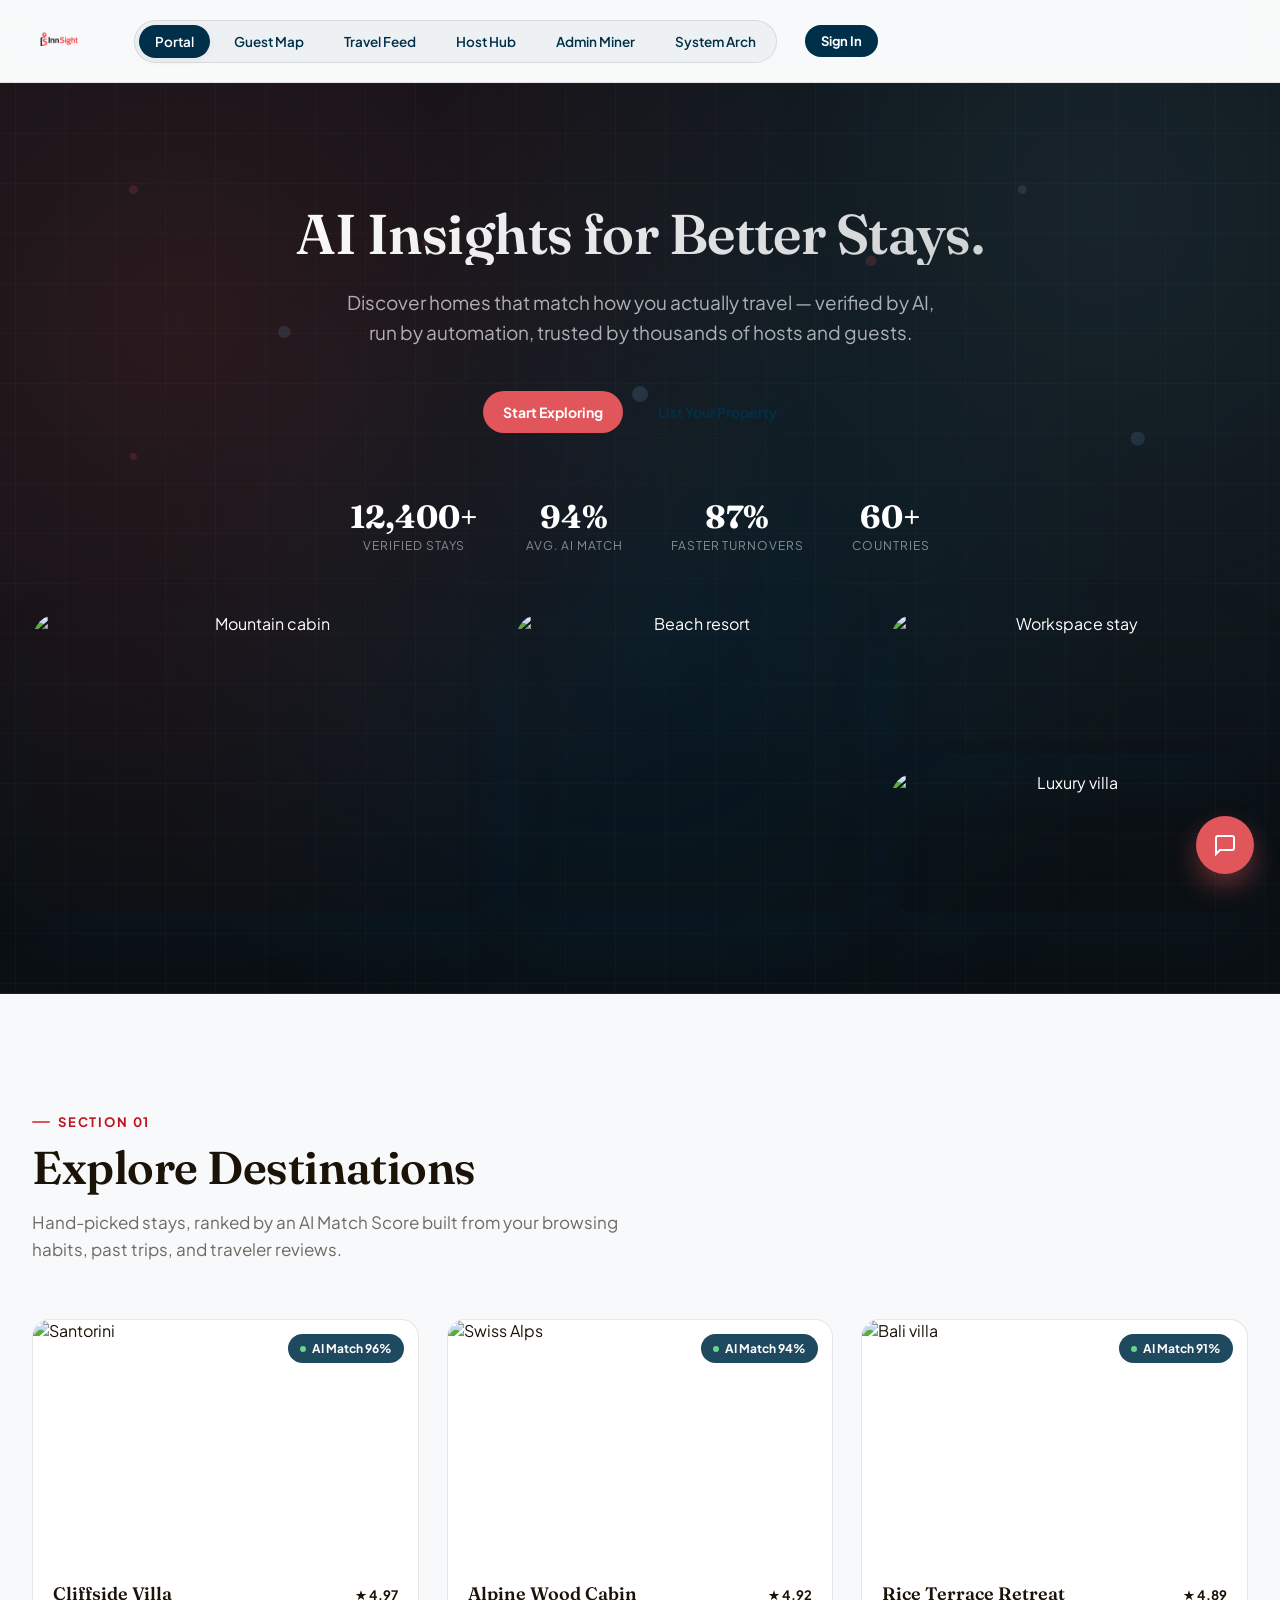
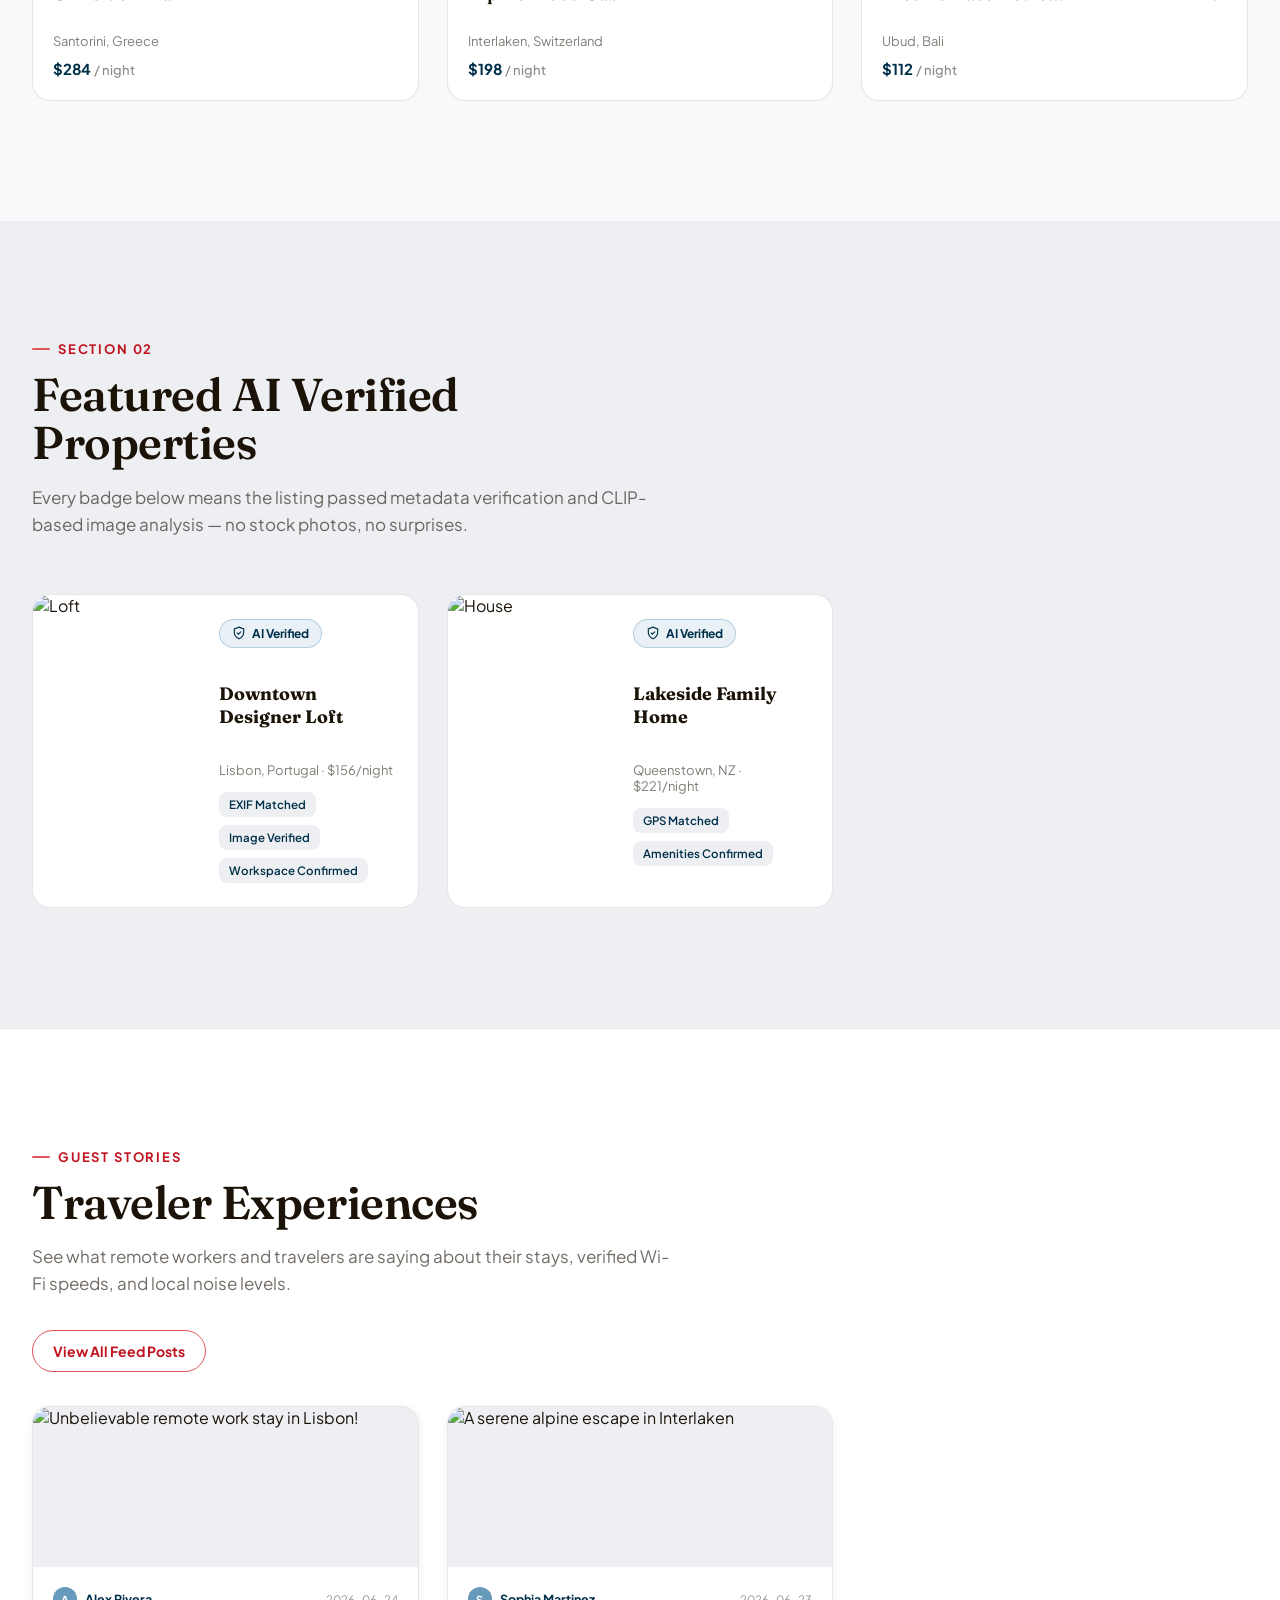
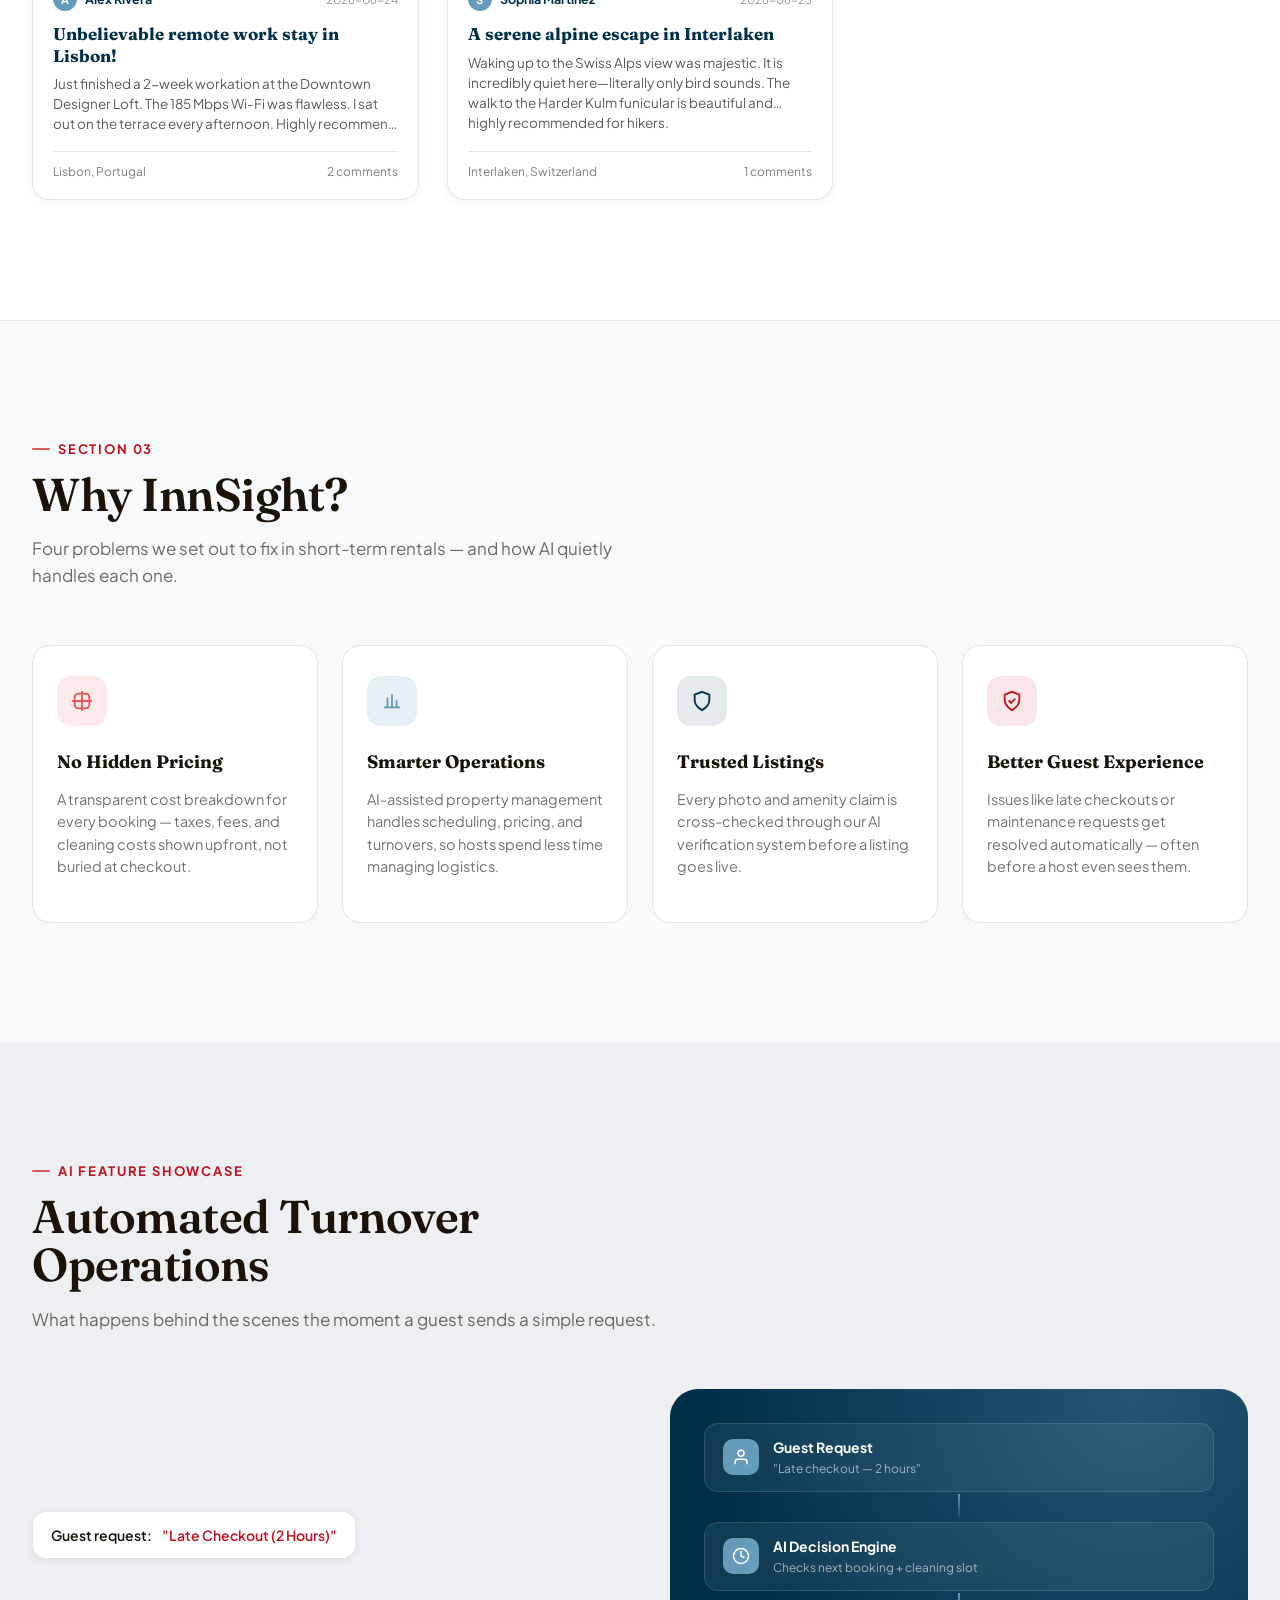
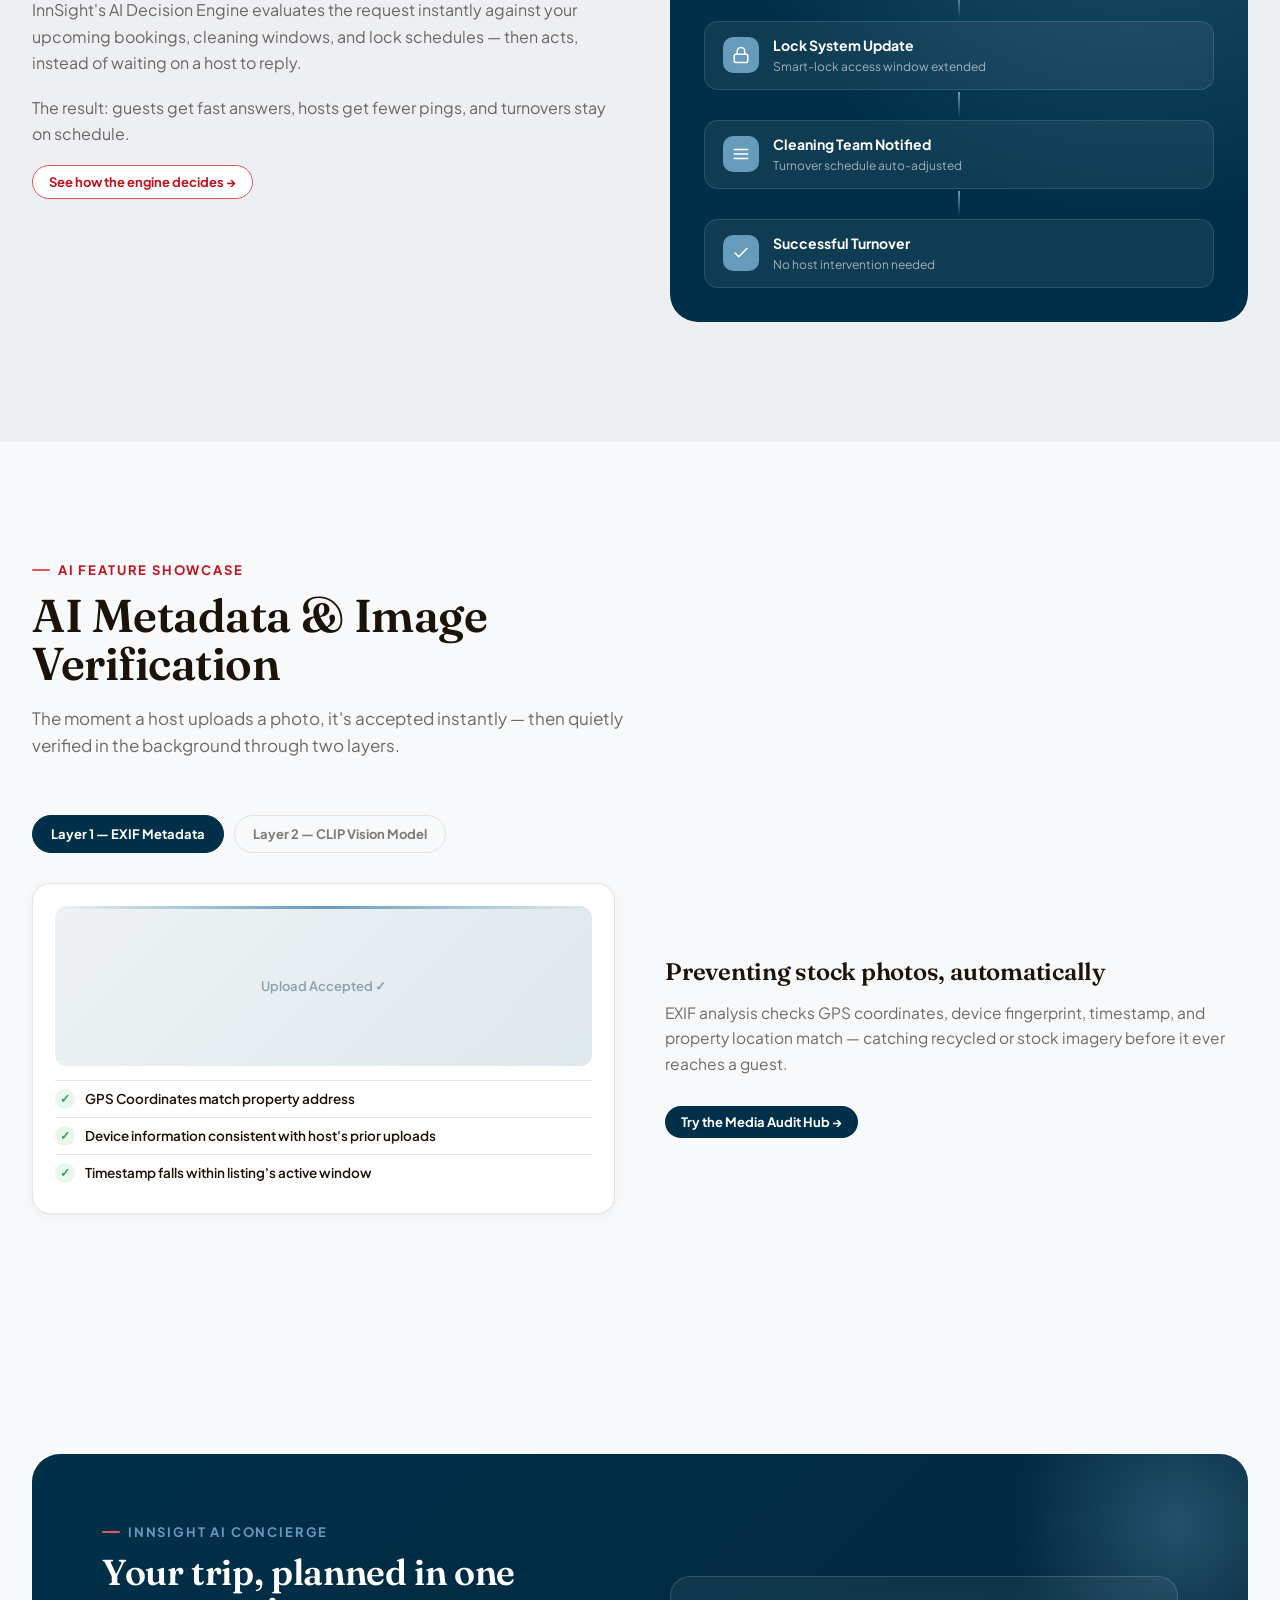
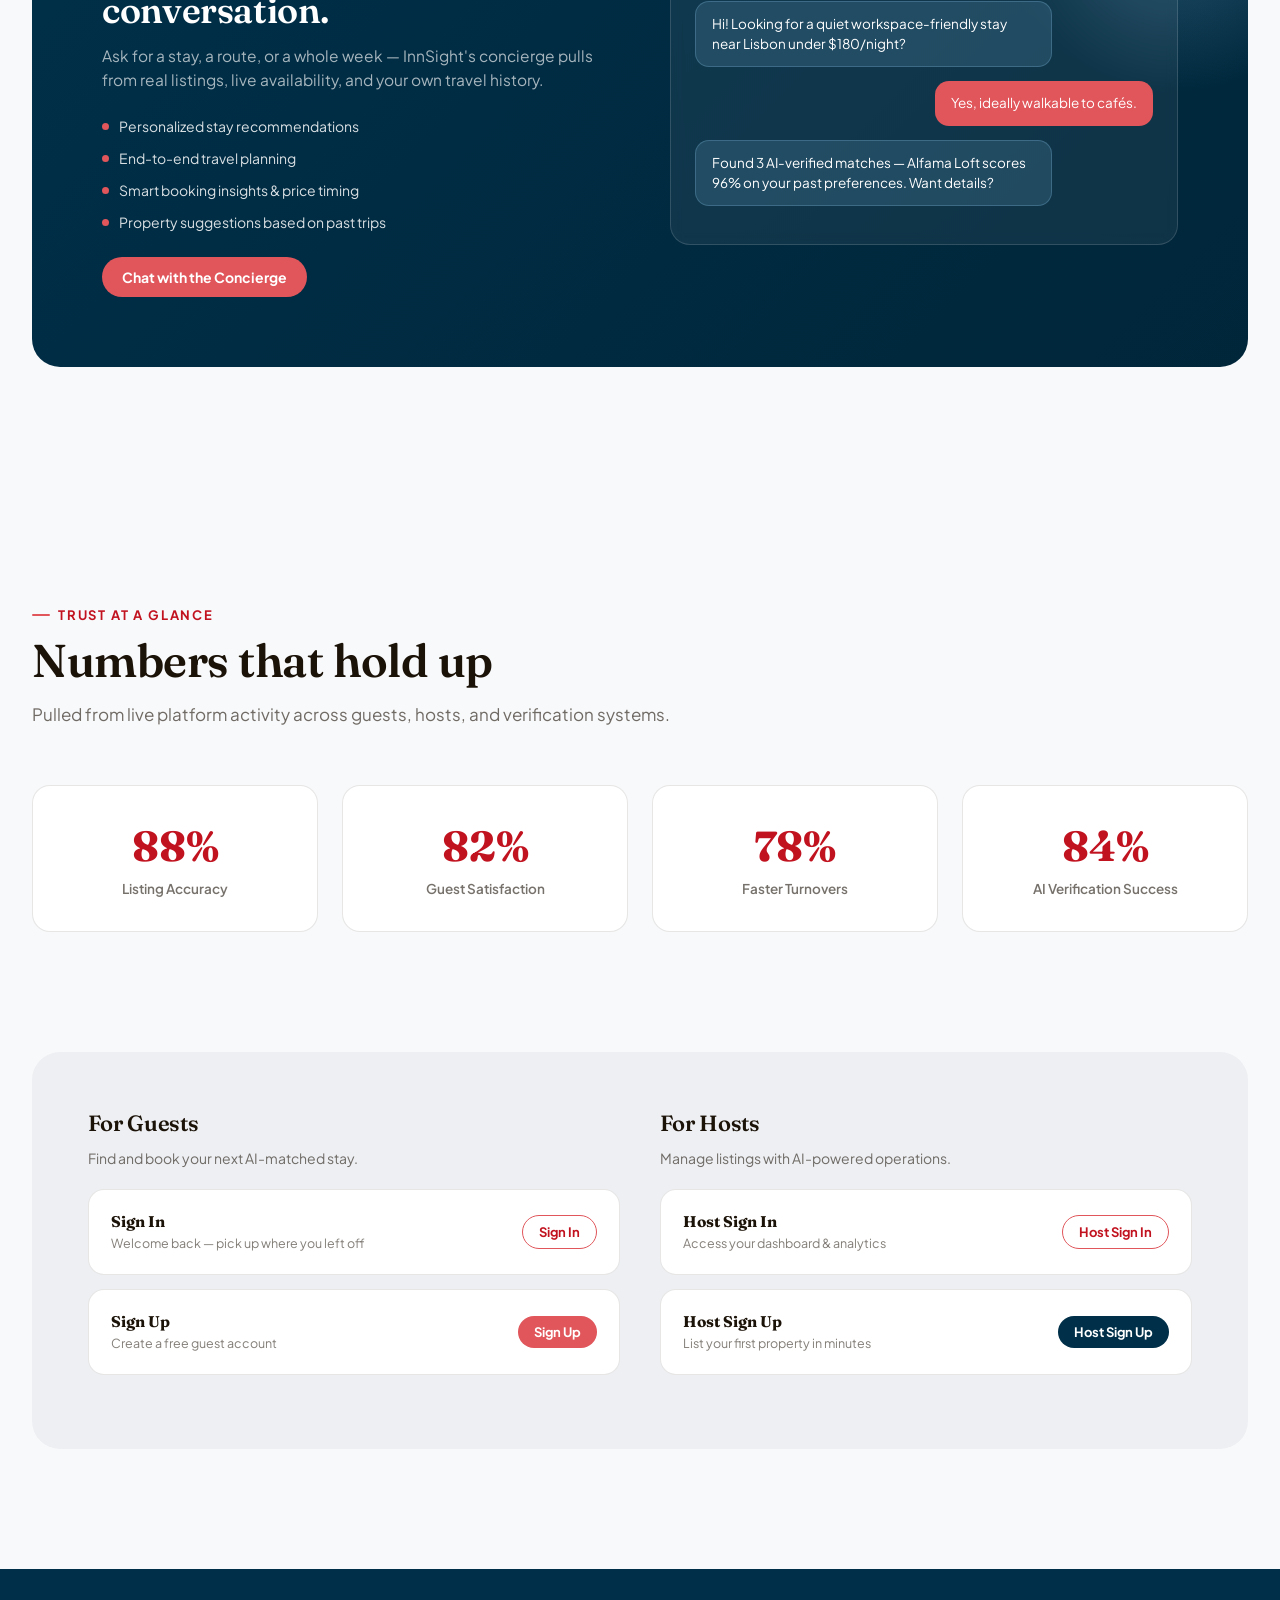
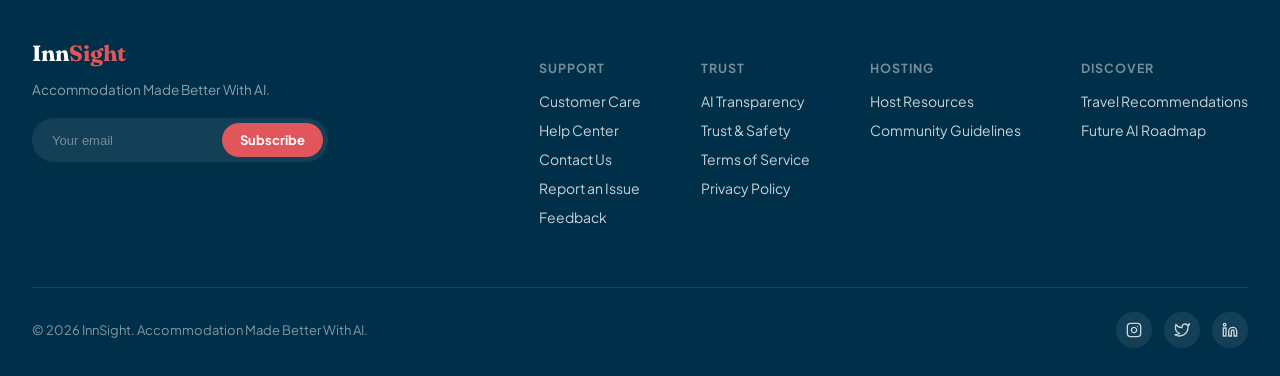
==== commit 11dcf6d3: "Posts page added" ====
--- a/index.html
+++ b/index.html
@@ -18,17 +18,17 @@
 <header class="nav">
   <div class="nav-inner">
     <a href="#top" class="brand" onclick="switchView('landing')">
-      <img src="assets/logo-short.png" alt="InnSight logo">
-      <span class="word"><span class="inn">Inn</span><span class="sight">Sight</span></span>
+      <img src="assets/logo-short.png" alt="InnSight logo" class="brand-logo-img">
     </a>
 
     <!-- Navigation Tabs for Portal Switching -->
     <div class="nav-tabs">
-      <button class="btn tab-btn active" id="tab-landing" onclick="switchView('landing')">🏠 Portal</button>
-      <button class="btn tab-btn" id="tab-guest" onclick="switchView('guest')">🗺️ Guest Map</button>
-      <button class="btn tab-btn" id="tab-host" onclick="switchView('host')">🛠️ Host Hub</button>
-      <button class="btn tab-btn" id="tab-admin" onclick="switchView('admin')">📊 Admin Miner</button>
-      <button class="btn tab-btn" id="tab-arch" onclick="switchView('arch')">⚙️ System Arch</button>
+      <button class="btn tab-btn active" id="tab-landing" onclick="switchView('landing')">Portal</button>
+      <button class="btn tab-btn" id="tab-guest" onclick="switchView('guest')">Guest Map</button>
+      <button class="btn tab-btn" id="tab-social" onclick="switchView('social')">Travel Feed</button>
+      <button class="btn tab-btn" id="tab-host" onclick="switchView('host')">Host Hub</button>
+      <button class="btn tab-btn" id="tab-admin" onclick="switchView('admin')">Admin Miner</button>
+      <button class="btn tab-btn" id="tab-arch" onclick="switchView('arch')">System Arch</button>
     </div>
 
     <div class="nav-actions">
@@ -198,6 +198,24 @@
       </div>
     </section>
 
+    <!-- ============ COMMUNITY TRAVEL EXPERIENCES ============ -->
+    <section class="section" style="background:#fff; border-top:1px solid var(--line); border-bottom:1px solid var(--line);">
+      <div class="container">
+        <div class="section-head reveal in" style="display:flex; justify-content:space-between; align-items:flex-end; flex-wrap:wrap; gap:16px; margin-bottom: 34px;">
+          <div>
+            <span class="eyebrow">Guest Stories</span>
+            <h2>Traveler Experiences</h2>
+            <p>See what remote workers and travelers are saying about their stays, verified Wi-Fi speeds, and local noise levels.</p>
+          </div>
+          <button class="btn btn-outline-accent" onclick="switchView('social')">View All Feed Posts</button>
+        </div>
+
+        <div class="grid-3" id="landing-posts-grid">
+          <!-- Dynamic 3 recent posts rendered here, linking directly to post.html -->
+        </div>
+      </div>
+    </section>
+
     <!-- ============ WHY INNSIGHT ============ -->
     <section class="section">
       <div class="container">
@@ -251,7 +269,7 @@
 
         <div class="feature-block">
           <div class="feature-copy reveal in">
-            <div class="scenario-bubble">💬 Guest request: <span class="quote">"Late Checkout (2 Hours)"</span></div>
+            <div class="scenario-bubble">Guest request: <span class="quote">"Late Checkout (2 Hours)"</span></div>
             <p>InnSight's AI Decision Engine evaluates the request instantly against your upcoming bookings, cleaning windows, and lock schedules — then acts, instead of waiting on a host to reply.</p>
             <p>The result: guests get fast answers, hosts get fewer pings, and turnovers stay on schedule.</p>
             <button class="btn btn-outline-accent btn-sm" onclick="switchView('guest')">See how the engine decides →</button>
@@ -259,27 +277,37 @@
 
           <div class="flow reveal in">
             <div class="flow-step">
-              <div class="ic">🙋</div>
+              <div class="ic">
+                <svg width="18" height="18" viewBox="0 0 24 24" fill="none" stroke="#fff" stroke-width="2" stroke-linecap="round"><path d="M20 21v-2a4 4 0 00-4-4H8a4 4 0 00-4 4v2"/><circle cx="12" cy="7" r="4"/></svg>
+              </div>
               <div class="txt"><b>Guest Request</b><span>"Late checkout — 2 hours"</span></div>
             </div>
             <div class="flow-arrow"></div>
             <div class="flow-step">
-              <div class="ic">🧠</div>
+              <div class="ic">
+                <svg width="18" height="18" viewBox="0 0 24 24" fill="none" stroke="#fff" stroke-width="2" stroke-linecap="round"><path d="M12 2a10 10 0 100 20 10 10 0 000-20z"/><path d="M12 6v6l4 2"/></svg>
+              </div>
               <div class="txt"><b>AI Decision Engine</b><span>Checks next booking + cleaning slot</span></div>
             </div>
             <div class="flow-arrow"></div>
             <div class="flow-step">
-              <div class="ic">🔐</div>
+              <div class="ic">
+                <svg width="18" height="18" viewBox="0 0 24 24" fill="none" stroke="#fff" stroke-width="2" stroke-linecap="round"><rect x="3" y="11" width="18" height="11" rx="2"/><path d="M7 11V7a5 5 0 0110 0v4"/></svg>
+              </div>
               <div class="txt"><b>Lock System Update</b><span>Smart-lock access window extended</span></div>
             </div>
             <div class="flow-arrow"></div>
             <div class="flow-step">
-              <div class="ic">🧹</div>
+              <div class="ic">
+                <svg width="18" height="18" viewBox="0 0 24 24" fill="none" stroke="#fff" stroke-width="2" stroke-linecap="round"><path d="M3 12h18M3 6h18M3 18h18"/></svg>
+              </div>
               <div class="txt"><b>Cleaning Team Notified</b><span>Turnover schedule auto-adjusted</span></div>
             </div>
             <div class="flow-arrow"></div>
             <div class="flow-step">
-              <div class="ic">✅</div>
+              <div class="ic">
+                <svg width="18" height="18" viewBox="0 0 24 24" fill="none" stroke="#fff" stroke-width="2" stroke-linecap="round"><path d="M20 6L9 17l-5-5"/></svg>
+              </div>
               <div class="txt"><b>Successful Turnover</b><span>No host intervention needed</span></div>
             </div>
           </div>
@@ -473,13 +501,13 @@
             <p style="font-size:12.5px; color:rgba(27,18,8,0.55); margin-bottom:16px;">Trigger simulated background checks directly using real coordinate and image similarity scenarios.</p>
             <div style="display:flex; flex-direction:column; gap:8px;">
               <button class="btn btn-ghost btn-sm" style="justify-content:flex-start; text-align:left; font-size:12px;" onclick="simulateHostUpload('workspace')">
-                🖥️ workspace_desk_lisbon.jpg (Valid, Workspace Match)
+                workspace_desk_lisbon.jpg — Valid GPS, Workspace Match
               </button>
               <button class="btn btn-ghost btn-sm" style="justify-content:flex-start; text-align:left; font-size:12px;" onclick="simulateHostUpload('bedroom')">
-                🛏️ cozy_bedroom_no_desk.jpg (Valid GPS, Workspace Mismatch)
+                cozy_bedroom_no_desk.jpg — Valid GPS, Workspace Mismatch
               </button>
               <button class="btn btn-ghost btn-sm" style="justify-content:flex-start; text-align:left; font-size:12px;" onclick="simulateHostUpload('stock')">
-                🏖️ hawaii_beach_stock.jpg (Invalid GPS, Stock Image Mismatch)
+                hawaii_beach_stock.jpg — Invalid GPS, Stock Image Mismatch
               </button>
             </div>
           </div>
@@ -634,6 +662,39 @@
     </div>
   </div>
 
+  <!-- ============ VIEW 6: TRAVEL FEED (SOCIAL) ============ -->
+  <div id="view-social" class="app-view">
+    <div class="container" style="padding-top:40px; padding-bottom:80px;">
+      <div class="section-head reveal in" style="margin-bottom: 20px; display:flex; justify-content:space-between; align-items:flex-end; flex-wrap:wrap; gap:16px;">
+        <div>
+          <span class="eyebrow">Guest Community</span>
+          <h2>Traveler Experiences &amp; Insights</h2>
+          <p>Read transparent reviews and travel logs shared by our community of remote workers and guests.</p>
+        </div>
+        <button class="btn btn-accent" onclick="openCreatePostModal()">+ Share Your Experience</button>
+      </div>
+
+      <!-- Search & Filter Feed -->
+      <div style="background:#fff; border:1px solid var(--line); border-radius:18px; padding:18px 24px; display:flex; gap:16px; align-items:center; margin-bottom:34px; box-shadow:var(--shadow-sm); flex-wrap:wrap;">
+        <div style="flex:1; min-width:240px; display:flex; align-items:center; gap:10px; background:var(--bg-soft); padding:8px 16px; border-radius:999px; border:1px solid var(--line);">
+          <svg width="16" height="16" viewBox="0 0 24 24" fill="none" stroke="currentColor" stroke-width="2" stroke-linecap="round" style="flex-shrink:0; color:rgba(27,18,8,0.45);"><circle cx="11" cy="11" r="8"/><path d="M21 21l-4.35-4.35"/></svg>
+          <input type="text" id="social-search-input" placeholder="Search experiences by location, keywords..." style="background:none; border:none; outline:none; width:100%; font-size:14px; font-family:inherit; color:var(--ink);" oninput="filterSocialFeed()">
+        </div>
+        <div style="display:flex; gap:8px;">
+          <button class="btn btn-ghost btn-sm active-filter" id="filter-all" onclick="filterSocialTag('all')" style="border-radius:999px;">All Stays</button>
+          <button class="btn btn-ghost btn-sm" id="filter-lisbon" onclick="filterSocialTag('Lisbon')" style="border-radius:999px;">Lisbon</button>
+          <button class="btn btn-ghost btn-sm" id="filter-bali" onclick="filterSocialTag('Bali')" style="border-radius:999px;">Bali</button>
+          <button class="btn btn-ghost btn-sm" id="filter-switzerland" onclick="filterSocialTag('Switzerland')" style="border-radius:999px;">Switzerland</button>
+        </div>
+      </div>
+
+      <!-- Feed Grid -->
+      <div class="grid-3" id="social-feed-grid">
+        <!-- Dynamic posts cards loaded here -->
+      </div>
+    </div>
+  </div>
+
 </main>
 
 <!-- ============ FOOTER ============ -->
@@ -681,9 +742,15 @@
     <div class="footer-bottom">
       <div class="footer-tagline">© 2026 InnSight. Accommodation Made Better With AI.</div>
       <div class="socials">
-        <a href="#" aria-label="Instagram">📷</a>
-        <a href="#" aria-label="Twitter">🐦</a>
-        <a href="#" aria-label="LinkedIn">in</a>
+        <a href="#" aria-label="Instagram">
+          <svg width="16" height="16" viewBox="0 0 24 24" fill="none" stroke="currentColor" stroke-width="2" stroke-linecap="round"><rect x="2" y="2" width="20" height="20" rx="5"/><path d="M16 11.37A4 4 0 1112.63 8 4 4 0 0116 11.37z"/><line x1="17.5" y1="6.5" x2="17.51" y2="6.5"/></svg>
+        </a>
+        <a href="#" aria-label="Twitter">
+          <svg width="16" height="16" viewBox="0 0 24 24" fill="none" stroke="currentColor" stroke-width="2" stroke-linecap="round"><path d="M23 3a10.9 10.9 0 01-3.14 1.53 4.48 4.48 0 00-7.86 3v1A10.66 10.66 0 013 4s-4 9 5 13a11.64 11.64 0 01-7 2c9 5 20 0 20-11.5a4.5 4.5 0 00-.08-.83A7.72 7.72 0 0023 3z"/></svg>
+        </a>
+        <a href="#" aria-label="LinkedIn">
+          <svg width="16" height="16" viewBox="0 0 24 24" fill="none" stroke="currentColor" stroke-width="2" stroke-linecap="round"><path d="M16 8a6 6 0 016 6v7h-4v-7a2 2 0 00-2-2 2 2 0 00-2 2v7h-4v-7a6 6 0 016-6z"/><rect x="2" y="9" width="4" height="12"/><circle cx="4" cy="4" r="2"/></svg>
+        </a>
       </div>
     </div>
   </div>
@@ -716,14 +783,62 @@
   </div>
 </div>
 
+<!-- ============ CREATE POST MODAL ============ -->
+<div id="createPostModal" class="modal-overlay">
+  <div class="modal-card" style="max-width:540px;">
+    <div class="modal-head">
+      <h3>Share Your Experience</h3>
+      <span class="close-modal" onclick="closeCreatePostModal()">&times;</span>
+    </div>
+    <p style="font-size:13px; color:rgba(27,18,8,0.6); margin-bottom:20px;">
+      Publish your travel stay logs, Wi-Fi speed reports, and neighborhood details to help other remote travelers find the perfect spot.
+    </p>
+    <form id="create-post-form" onsubmit="handleCreatePost(event)">
+      <div class="form-field">
+        <label>Post Title</label>
+        <input type="text" id="post-title-input" placeholder="e.g., Flawless remote work week in Ubud!" required>
+      </div>
+      <div class="form-field">
+        <label>Select Property Stay</label>
+        <select id="post-property-select" style="padding:12px; border-radius:10px; border:1.5px solid var(--line); font-family:inherit; outline:none;" onchange="handlePostPropertySelectChange()">
+          <option value="lisbon-loft">Downtown Designer Loft (Lisbon)</option>
+          <option value="alpine">Alpine Wood Cabin (Interlaken)</option>
+          <option value="rice-terrace">Rice Terrace Retreat (Ubud)</option>
+          <option value="cliffside">Cliffside Villa Santorini (Santorini)</option>
+          <option value="other">Other Property Stay</option>
+        </select>
+      </div>
+      <div class="form-field" id="post-location-container" style="display:none;">
+        <label>Property Location</label>
+        <input type="text" id="post-location-input" placeholder="e.g., Lisbon, Portugal">
+      </div>
+      <div class="form-field">
+        <label>Your Name</label>
+        <input type="text" id="post-author-input" placeholder="Alex Rivera" required>
+      </div>
+      <div class="form-field">
+        <label>Share Your Experience (Detailed Text)</label>
+        <textarea id="post-content-input" rows="4" placeholder="Mention Wi-Fi speeds, street noise level (decibels), cafes, check-in, or overall vibes..." style="padding:12px; border-radius:10px; border:1.5px solid var(--line); font-family:inherit; outline:none; resize:vertical; font-size:14.5px;" required></textarea>
+      </div>
+      <div class="form-field">
+        <label>Photo URL (Optional)</label>
+        <input type="url" id="post-image-input" placeholder="e.g., https://images.unsplash.com/photo-...">
+      </div>
+      <button class="btn btn-accent" type="submit" style="width:100%; justify-content:center; margin-top:14px;">Publish Experience Post</button>
+    </form>
+  </div>
+</div>
+
 <!-- ============ AI CHATBOT WIDGET ============ -->
 <div class="chat-widget">
-  <button id="chatToggle" style="position:fixed;bottom:26px;right:26px;width:58px;height:58px;border-radius:50%;background:var(--accent);color:#fff;box-shadow:0 12px 26px rgba(224,86,91,.4);font-size:24px;z-index:800;">💬</button>
+  <button id="chatToggle" style="position:fixed;bottom:26px;right:26px;width:58px;height:58px;border-radius:50%;background:var(--accent);color:#fff;box-shadow:0 12px 26px rgba(224,86,91,.4);font-size:24px;z-index:800; display:flex; align-items:center; justify-content:center;">
+    <svg width="24" height="24" viewBox="0 0 24 24" fill="none" stroke="#fff" stroke-width="2" stroke-linecap="round"><path d="M21 15a2 2 0 01-2 2H7l-4 4V5a2 2 0 012-2h14a2 2 0 012 2z"/></svg>
+  </button>
   <div id="chatWindow" style="position:fixed;bottom:96px;right:26px;width:340px;max-height:0;overflow:hidden;background:#fff;border-radius:18px;box-shadow:var(--shadow-lg);z-index:800;transition:max-height .35s ease, padding .35s ease;">
     <!-- Chat content container -->
     <div style="display:flex; flex-direction:column; height:340px;">
       <div style="background:var(--navy); color:#fff; padding:12px 16px; font-weight:700; font-size:14px; border-radius:12px 12px 0 0; display:flex; justify-content:space-between; align-items:center;">
-        <span>🤖 InnSight AI Concierge</span>
+        <span>InnSight AI Concierge</span>
         <span style="font-size:10px; background:rgba(255,255,255,0.15); padding:2px 6px; border-radius:4px; font-weight:normal;">Gemini Pro</span>
       </div>
       <div id="chatBody" class="chat-body" style="padding:14px; flex:1;">
--- a/assets/styles.css
+++ b/assets/styles.css
@@ -73,10 +73,9 @@
   max-width:1280px;margin:0 auto;padding:14px 32px;
   display:flex;align-items:center;gap:28px;
 }
-.brand{display:flex;align-items:center;gap:12px;flex-shrink:0;}
-.brand img{height:48px;width:48px;object-fit:contain;}
-.brand .word{font-family:'Fraunces',serif;font-size:26px;font-weight:700;letter-spacing:-0.01em;}
-.brand .word .inn{color:var(--ink);}
+.brand{display:flex;align-items:center;flex-shrink:0;}
+.brand-logo-img{height:54px; width:auto; max-width:220px; object-fit:contain; display:block; transition:transform 0.3s ease;}
+.brand:hover .brand-logo-img{transform:scale(1.03);}
 .brand .word .sight{color:var(--accent);}
 
 .searchbar{
@@ -1120,4 +1119,104 @@
 @keyframes typing {
   0%, 100% { transform: translateY(0); }
   50% { transform: translateY(-4px); }
+}
+
+/* ===== Travel Feed & Social Cards ===== */
+.btn-ghost.active-filter {
+  background: var(--navy) !important;
+  color: #fff !important;
+  border-color: var(--navy) !important;
+}
+
+.social-card {
+  background: #fff;
+  border-radius: var(--radius);
+  border: 1px solid var(--line);
+  overflow: hidden;
+  display: flex;
+  flex-direction: column;
+  box-shadow: var(--shadow-sm);
+  transition: transform 0.3s var(--ease), box-shadow 0.3s ease;
+  cursor: pointer;
+  height: 100%;
+}
+.social-card:hover {
+  transform: translateY(-6px);
+  box-shadow: var(--shadow-md);
+}
+.social-card .img-wrap {
+  height: 160px;
+  position: relative;
+  overflow: hidden;
+  background: var(--bg-soft);
+}
+.social-card .img-wrap img {
+  width: 100%;
+  height: 100%;
+  object-fit: cover;
+  transition: transform 0.5s ease;
+}
+.social-card:hover .img-wrap img {
+  transform: scale(1.06);
+}
+.social-card .card-content {
+  padding: 20px;
+  display: flex;
+  flex-direction: column;
+  flex: 1;
+}
+.social-card .card-meta {
+  display: flex;
+  align-items: center;
+  gap: 8px;
+  margin-bottom: 12px;
+}
+.social-card .card-meta .avatar {
+  width: 24px;
+  height: 24px;
+  border-radius: 50%;
+  background: var(--sky);
+  color: #fff;
+  display: flex;
+  align-items: center;
+  justify-content: center;
+  font-size: 11px;
+  font-weight: 700;
+}
+.social-card .card-meta .author {
+  font-size: 12.5px;
+  font-weight: 700;
+  color: var(--navy);
+}
+.social-card .card-meta .date {
+  font-size: 11.5px;
+  color: rgba(27,18,8,0.45);
+  margin-left: auto;
+}
+.social-card h4 {
+  font-family: 'Fraunces', serif;
+  font-size: 17px;
+  margin: 0 0 8px;
+  color: var(--navy);
+  line-height: 1.25;
+}
+.social-card p {
+  font-size: 13.5px;
+  color: rgba(27,18,8,0.7);
+  line-height: 1.5;
+  margin: 0 0 16px;
+  display: -webkit-box;
+  -webkit-line-clamp: 3;
+  -webkit-box-orient: vertical;
+  overflow: hidden;
+  text-overflow: ellipsis;
+  flex: 1;
+}
+.social-card .card-footer {
+  display: flex;
+  justify-content: space-between;
+  border-top: 1px solid var(--line);
+  padding-top: 12px;
+  font-size: 12px;
+  color: rgba(27,18,8,0.55);
 }
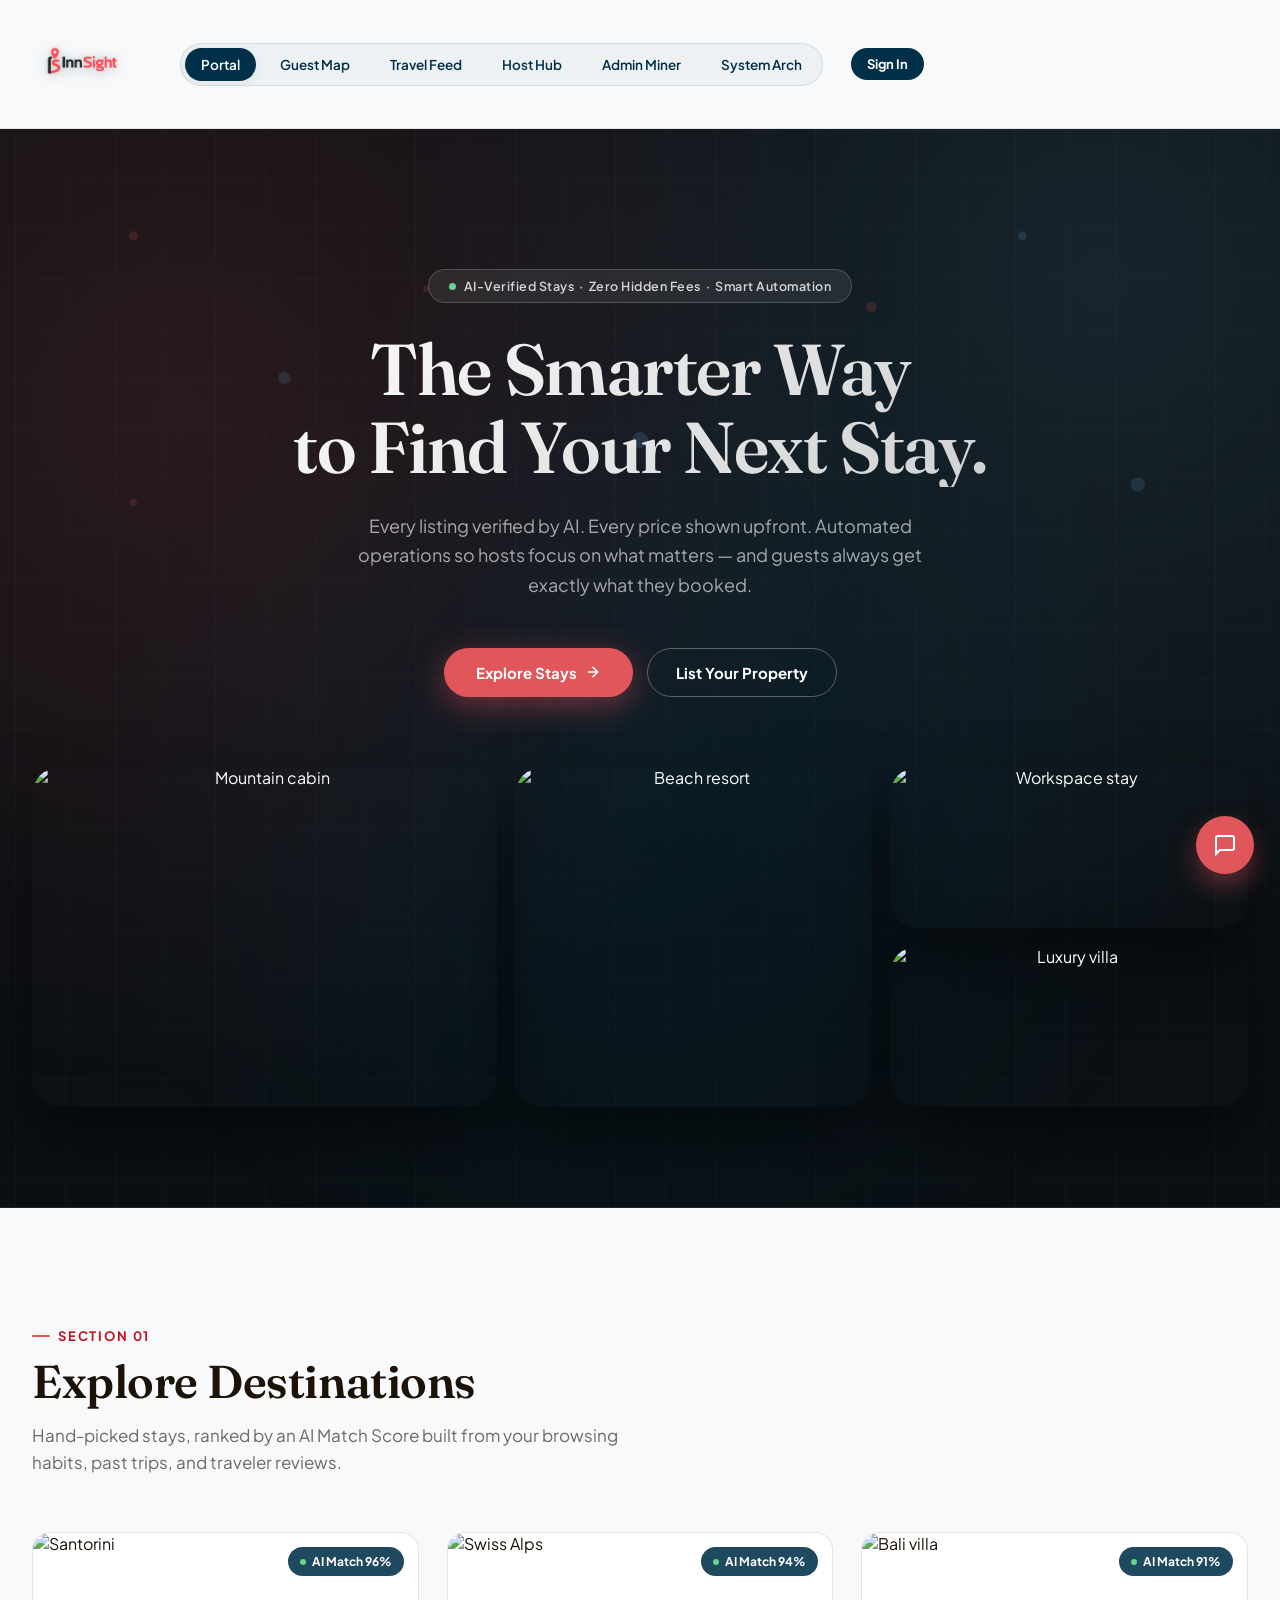
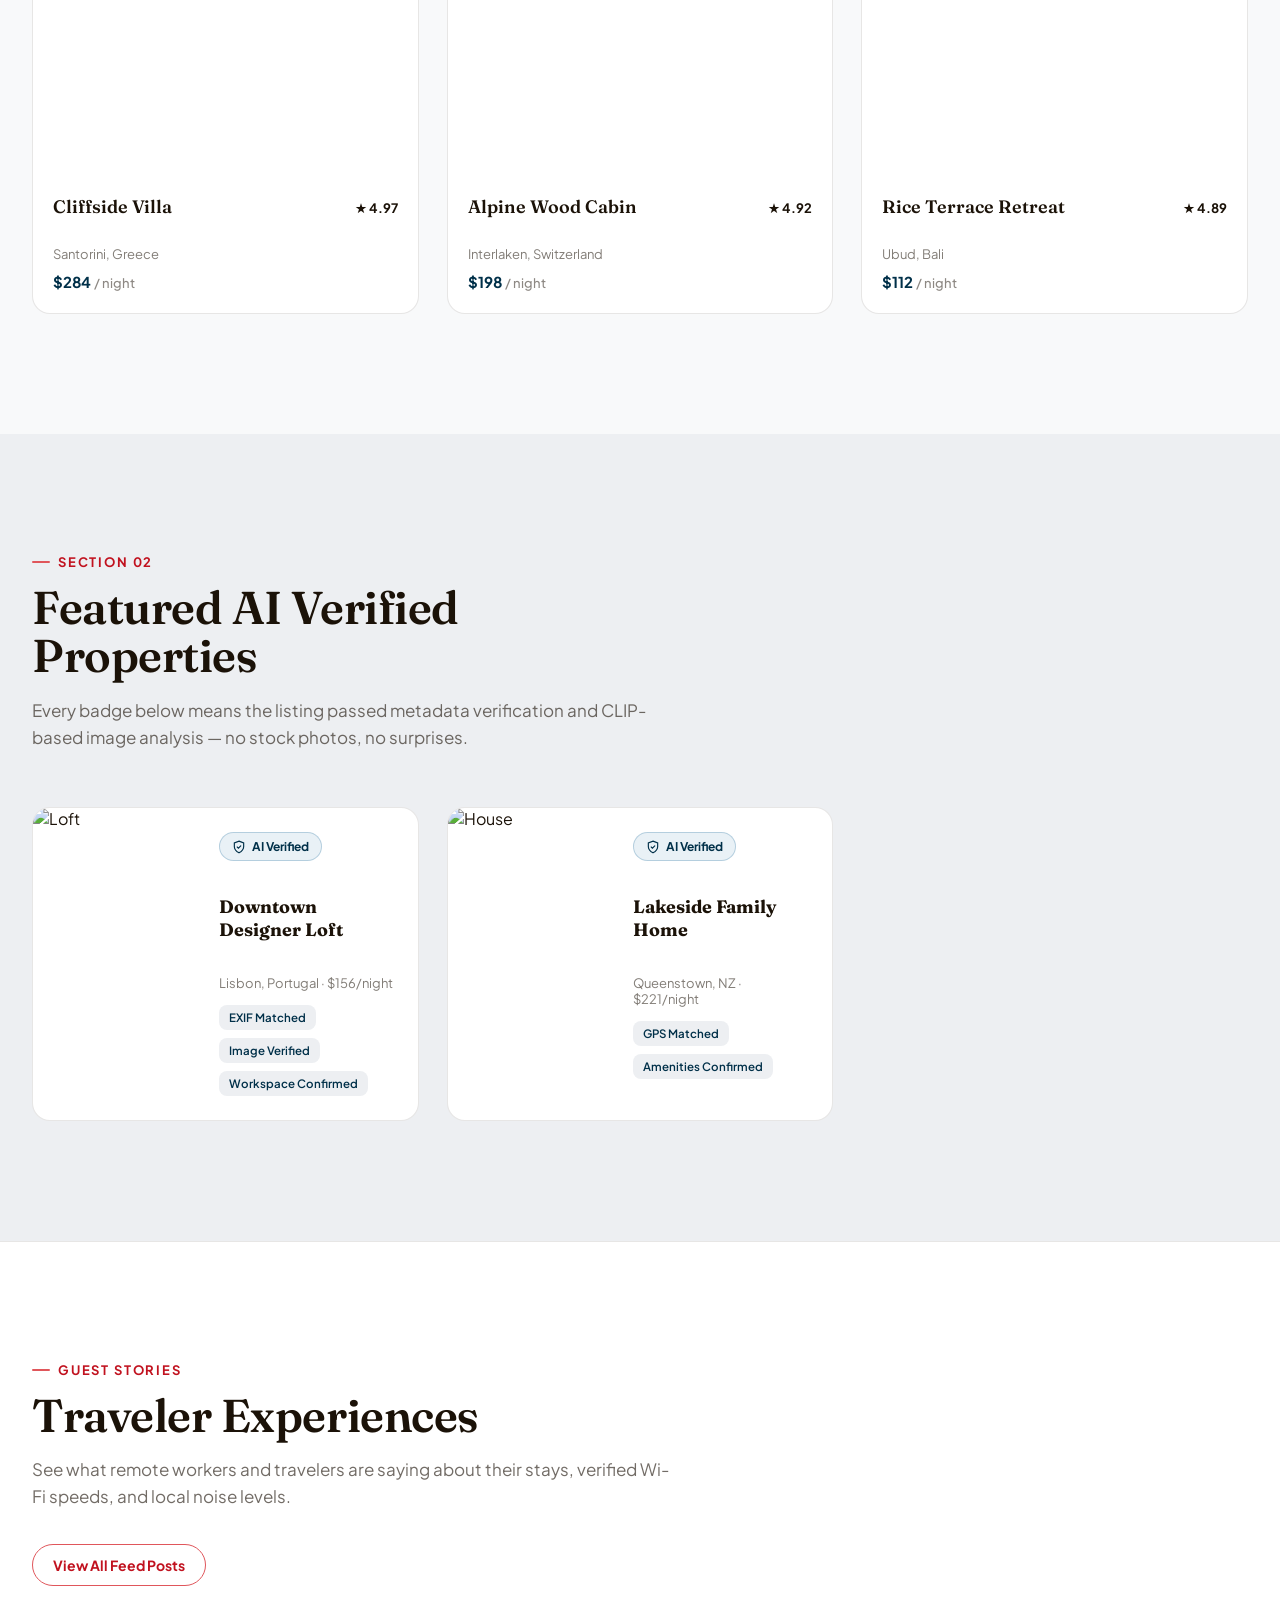
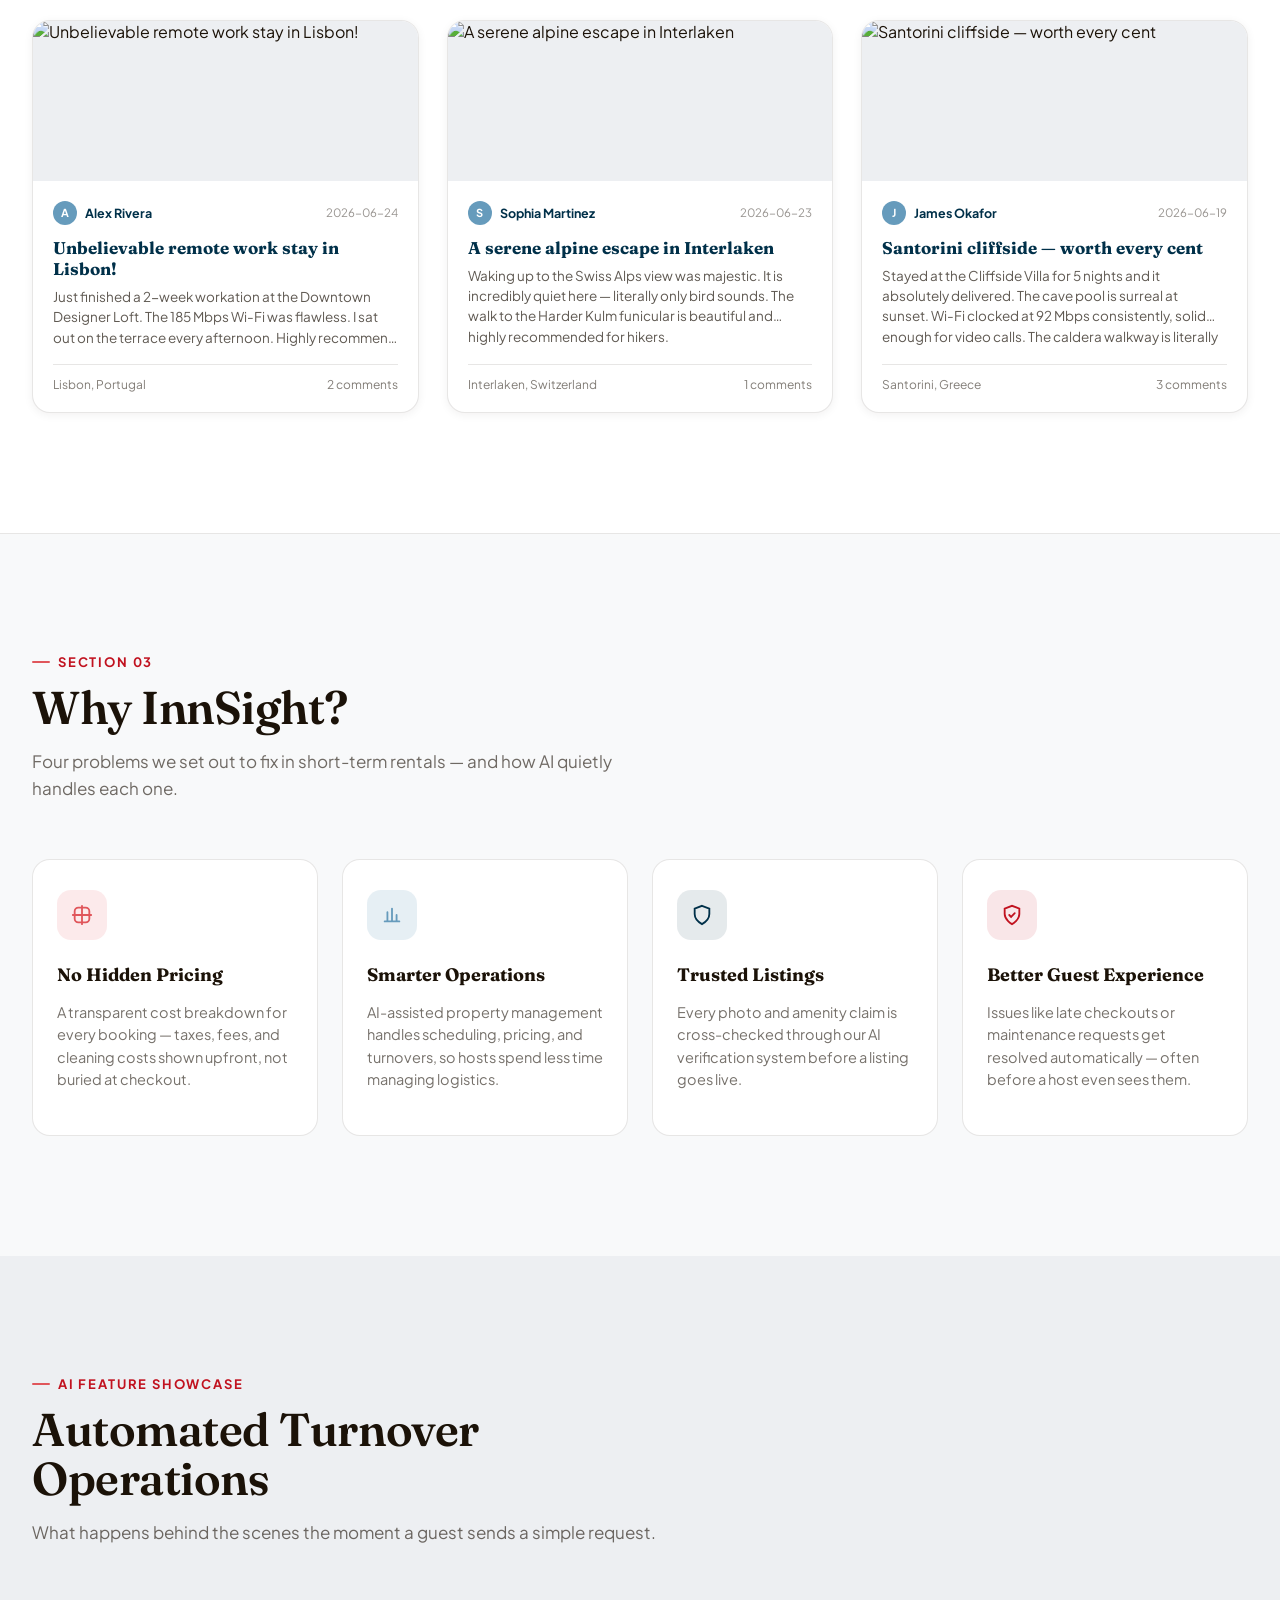
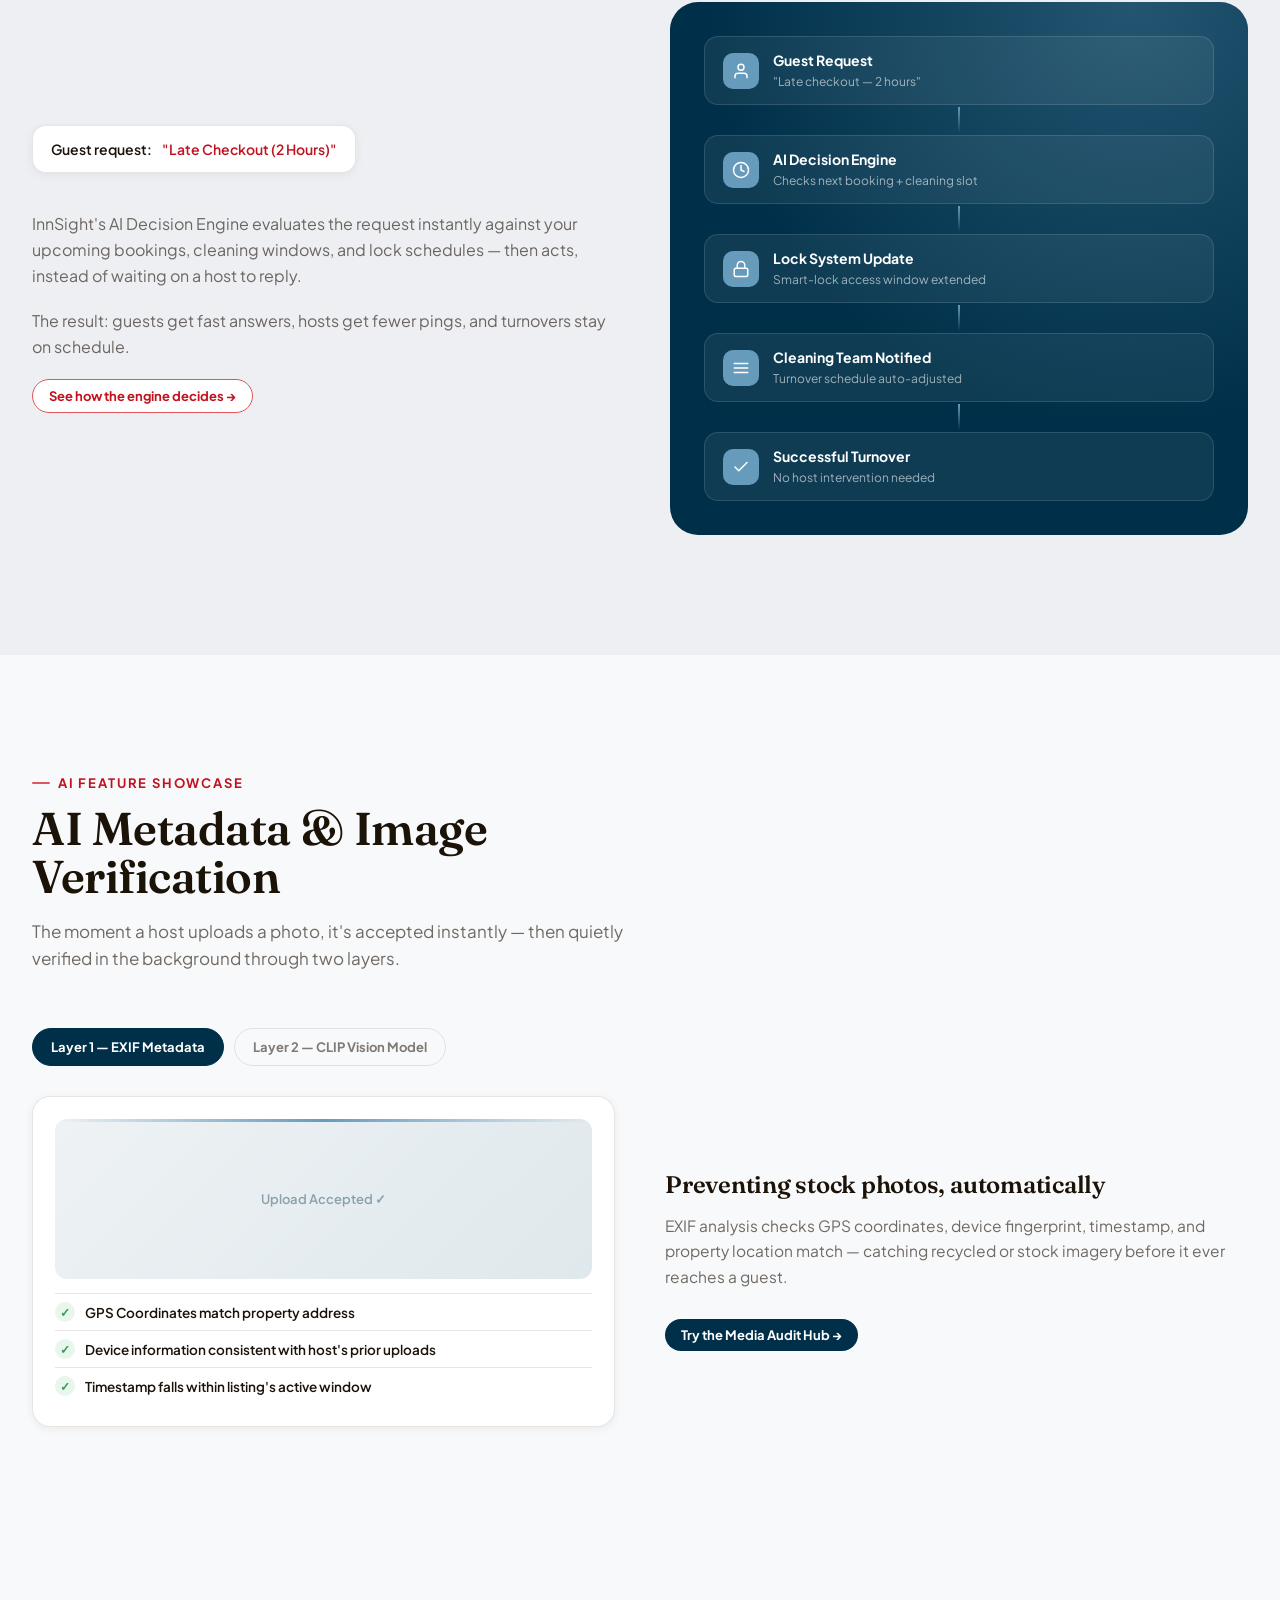
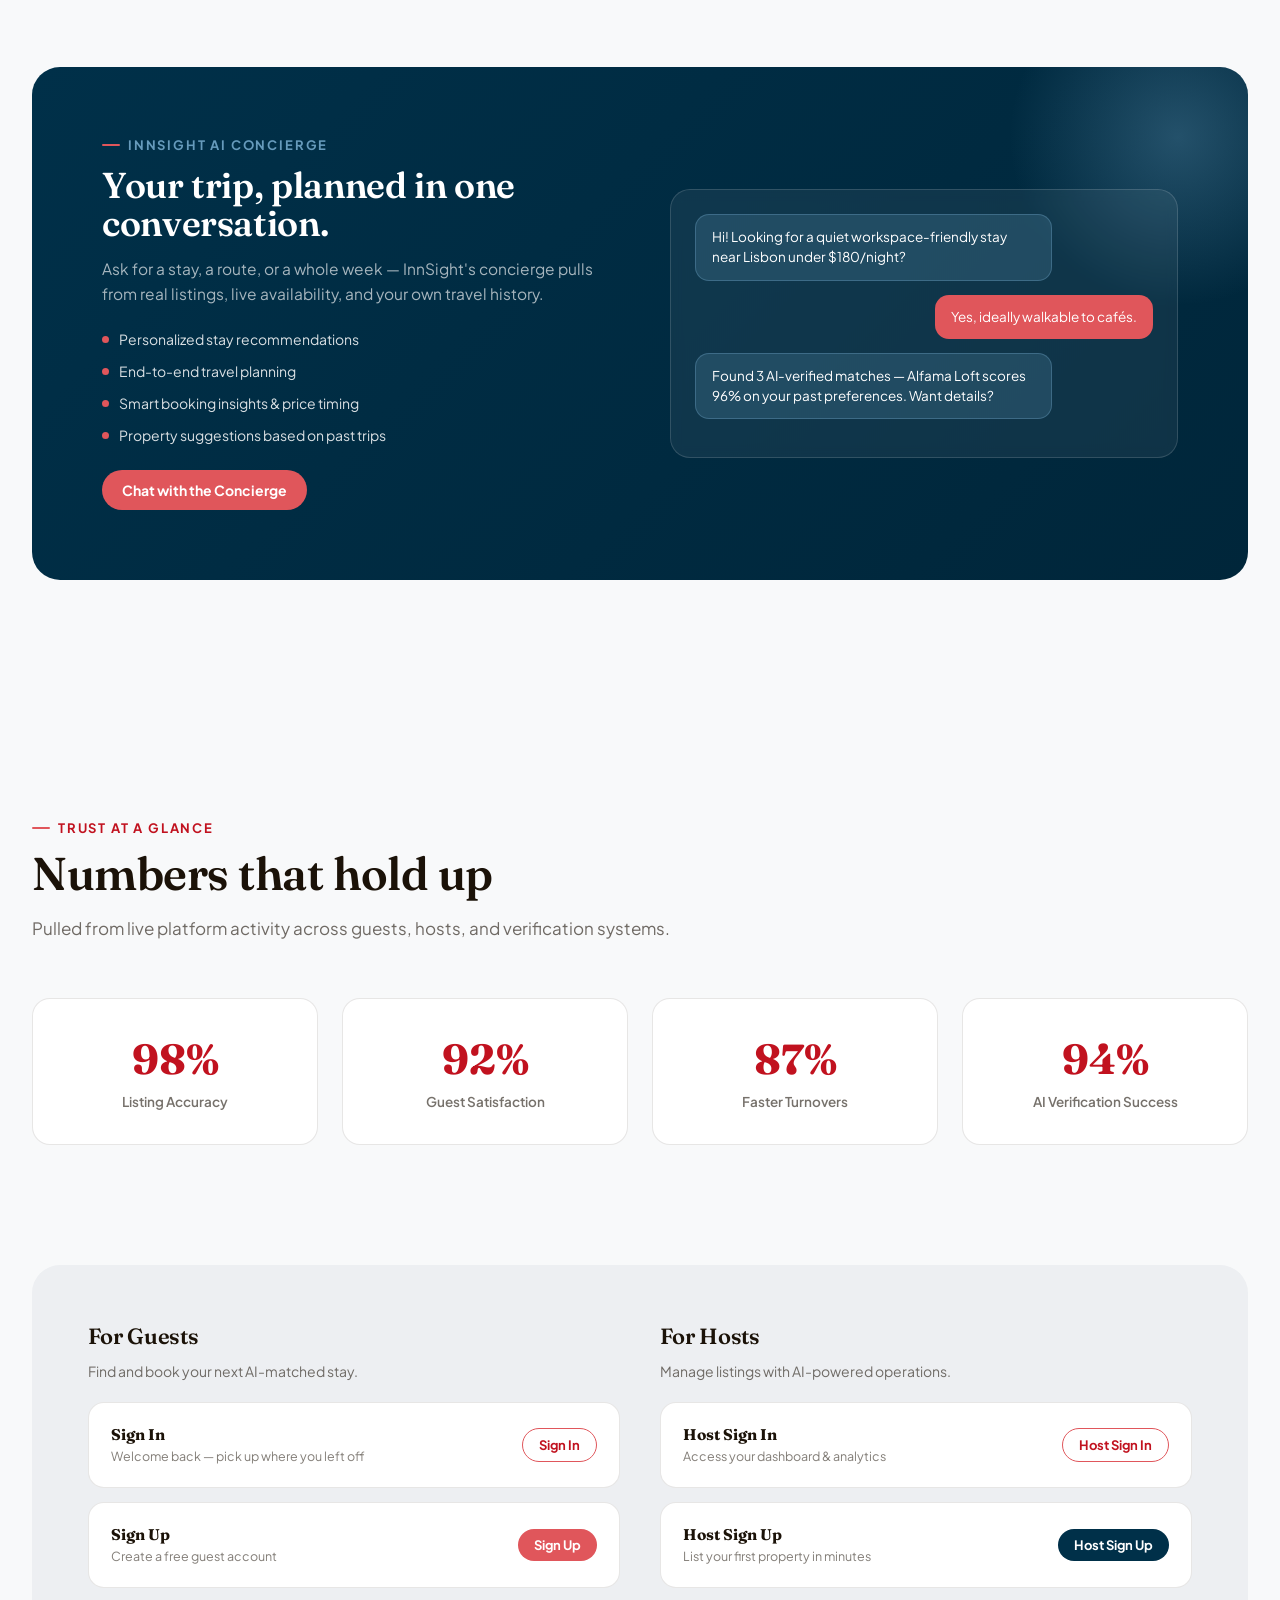
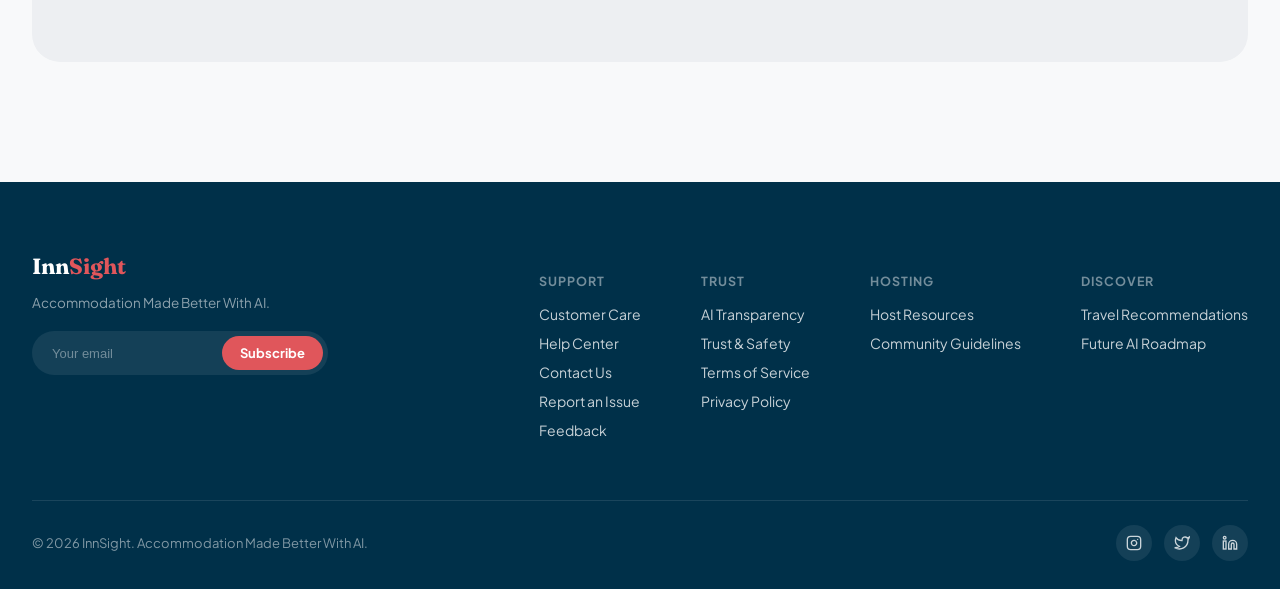
==== commit f02f9439: "Update commit" ====
--- a/index.html
+++ b/index.html
@@ -86,17 +86,18 @@
       </svg>
 
       <div class="container hero-content">
-        <h1 class="tagline">AI Insights for Better Stays.</h1>
-        <p class="sub">Discover homes that match how you actually travel — verified by AI, run by automation, trusted by thousands of hosts and guests.</p>
+        <div class="hero-badge reveal in">
+          <span class="hero-badge-dot"></span>
+          AI-Verified Stays &nbsp;·&nbsp; Zero Hidden Fees &nbsp;·&nbsp; Smart Automation
+        </div>
+        <h1 class="tagline">The Smarter Way<br>to Find Your Next Stay.</h1>
+        <p class="sub">Every listing verified by AI. Every price shown upfront. Automated operations so hosts focus on what matters — and guests always get exactly what they booked.</p>
         <div class="hero-ctas">
-          <button class="btn btn-accent" onclick="switchView('guest')">Start Exploring</button>
-          <button class="btn btn-ghost" onclick="switchView('host')">List Your Property</button>
-        </div>
-        <div class="hero-stats">
-          <div class="hero-stat"><div class="num">12,400+</div><div class="lbl">Verified Stays</div></div>
-          <div class="hero-stat"><div class="num">94%</div><div class="lbl">Avg. AI Match</div></div>
-          <div class="hero-stat"><div class="num">87%</div><div class="lbl">Faster Turnovers</div></div>
-          <div class="hero-stat"><div class="num">60+</div><div class="lbl">Countries</div></div>
+          <button class="btn btn-accent hero-cta-primary" onclick="switchView('guest')">
+            Explore Stays
+            <svg width="16" height="16" viewBox="0 0 24 24" fill="none" stroke="currentColor" stroke-width="2.5" stroke-linecap="round"><path d="M5 12h14M12 5l7 7-7 7"/></svg>
+          </button>
+          <button class="btn btn-ghost hero-cta-secondary" onclick="switchView('host')">List Your Property</button>
         </div>
 
         <div class="hero-img-strip reveal in">
--- a/assets/styles.css
+++ b/assets/styles.css
@@ -63,7 +63,7 @@
 /* ===== Topbar / Nav ===== */
 .nav{
   position:sticky;top:0;z-index:60;
-  background:rgba(248,249,250,0.85);
+  background:rgba(248,249,250,0.96);
   backdrop-filter:blur(14px);
   border-bottom:1px solid var(--line);
   transition:box-shadow .3s ease, padding .3s ease;
@@ -74,8 +74,8 @@
   display:flex;align-items:center;gap:28px;
 }
 .brand{display:flex;align-items:center;flex-shrink:0;}
-.brand-logo-img{height:54px; width:auto; max-width:220px; object-fit:contain; display:block; transition:transform 0.3s ease;}
-.brand:hover .brand-logo-img{transform:scale(1.03);}
+.brand-logo-img{height:100px; width:auto; max-width:340px; object-fit:contain; display:block; transition:transform 0.3s ease; filter: drop-shadow(0 2px 8px rgba(0,48,73,0.28)) drop-shadow(0 0px 2px rgba(0,0,0,0.15));}
+.brand:hover .brand-logo-img{transform:scale(1.04);}
 .brand .word .sight{color:var(--accent);}
 
 .searchbar{
@@ -133,7 +133,7 @@
   position: relative;
   background-color: #0B1014;
   color: #FFFFFF;
-  padding: 120px 0 80px;
+  padding: 140px 0 100px;
   text-align: center;
   overflow: hidden;
   border-bottom: 1px solid rgba(255, 255, 255, 0.08);
@@ -184,33 +184,80 @@
 
 .hero h1.tagline {
   font-family: 'Fraunces', serif;
-  font-size: clamp(34px, 5vw, 56px);
-  max-width: 800px;
-  margin: 0 auto 22px;
+  font-size: clamp(42px, 6vw, 72px);
+  max-width: 860px;
+  margin: 0 auto 24px;
   background: linear-gradient(135deg, #FFFFFF 0%, rgba(255, 255, 255, 0.78) 100%);
   -webkit-background-clip: text;
   -webkit-text-fill-color: transparent;
-  line-height: 1.1;
+  line-height: 1.08;
   position: relative;
   z-index: 10;
+  letter-spacing: -0.02em;
 }
 .hero .sub {
-  font-size: 19px;
-  color: rgba(255, 255, 255, 0.65);
-  max-width: 600px;
-  margin: 0 auto 44px;
-  line-height: 1.6;
+  font-size: 18px;
+  color: rgba(255, 255, 255, 0.62);
+  max-width: 580px;
+  margin: 0 auto 48px;
+  line-height: 1.65;
   position: relative;
   z-index: 10;
 }
+.hero-badge {
+  display: inline-flex;
+  align-items: center;
+  gap: 8px;
+  background: rgba(255,255,255,0.08);
+  border: 1px solid rgba(255,255,255,0.18);
+  border-radius: 999px;
+  padding: 8px 20px;
+  font-size: 12.5px;
+  font-weight: 600;
+  color: rgba(255,255,255,0.80);
+  letter-spacing: 0.04em;
+  margin-bottom: 28px;
+  backdrop-filter: blur(6px);
+  position: relative;
+  z-index: 10;
+}
+.hero-badge-dot {
+  width: 7px;
+  height: 7px;
+  border-radius: 50%;
+  background: #69D58C;
+  box-shadow: 0 0 0 0 rgba(105,213,140,0.6);
+  animation: pulseDot 1.8s infinite;
+  flex-shrink: 0;
+}
 .hero-ctas {
   display: flex;
   justify-content: center;
   gap: 14px;
-  margin-bottom: 64px;
+  margin-bottom: 70px;
   flex-wrap: wrap;
   position: relative;
   z-index: 10;
+}
+.hero-cta-primary {
+  padding: 14px 32px;
+  font-size: 15px;
+  box-shadow: 0 8px 32px rgba(224,86,91,0.45);
+}
+.hero-cta-primary:hover {
+  transform: translateY(-3px);
+  box-shadow: 0 16px 40px rgba(224,86,91,0.55);
+}
+.hero-cta-secondary {
+  padding: 14px 28px;
+  font-size: 15px;
+  border-color: rgba(255,255,255,0.3);
+  color: #fff;
+}
+.hero-cta-secondary:hover {
+  border-color: rgba(255,255,255,0.7);
+  background: rgba(255,255,255,0.08);
+  color: #fff;
 }
 .hero-stats {
   display: flex;
@@ -240,12 +287,12 @@
 
 .hero-img-strip{
   display:grid;grid-template-columns:1.3fr 1fr 1fr;gap:18px;
-  margin-top:60px;height:300px;
-}
-.hero-img-strip img{width:100%;height:100%;object-fit:cover;border-radius:var(--radius-lg);box-shadow:var(--shadow-lg);}
-.hero-img-strip .tall{height:300px;}
+  margin-top:64px;height:340px;
+}
+.hero-img-strip img{width:100%;height:100%;object-fit:cover;border-radius:var(--radius-lg);box-shadow:0 32px 64px rgba(0,0,0,0.5);}
+.hero-img-strip .tall{height:340px;}
 .strip-col{display:flex;flex-direction:column;gap:18px;}
-.strip-col img{height:141px;}
+.strip-col img{height:161px;}
 
 /* ===== Destination cards ===== */
 .grid-3{display:grid;grid-template-columns:repeat(3,1fr);gap:28px;}
